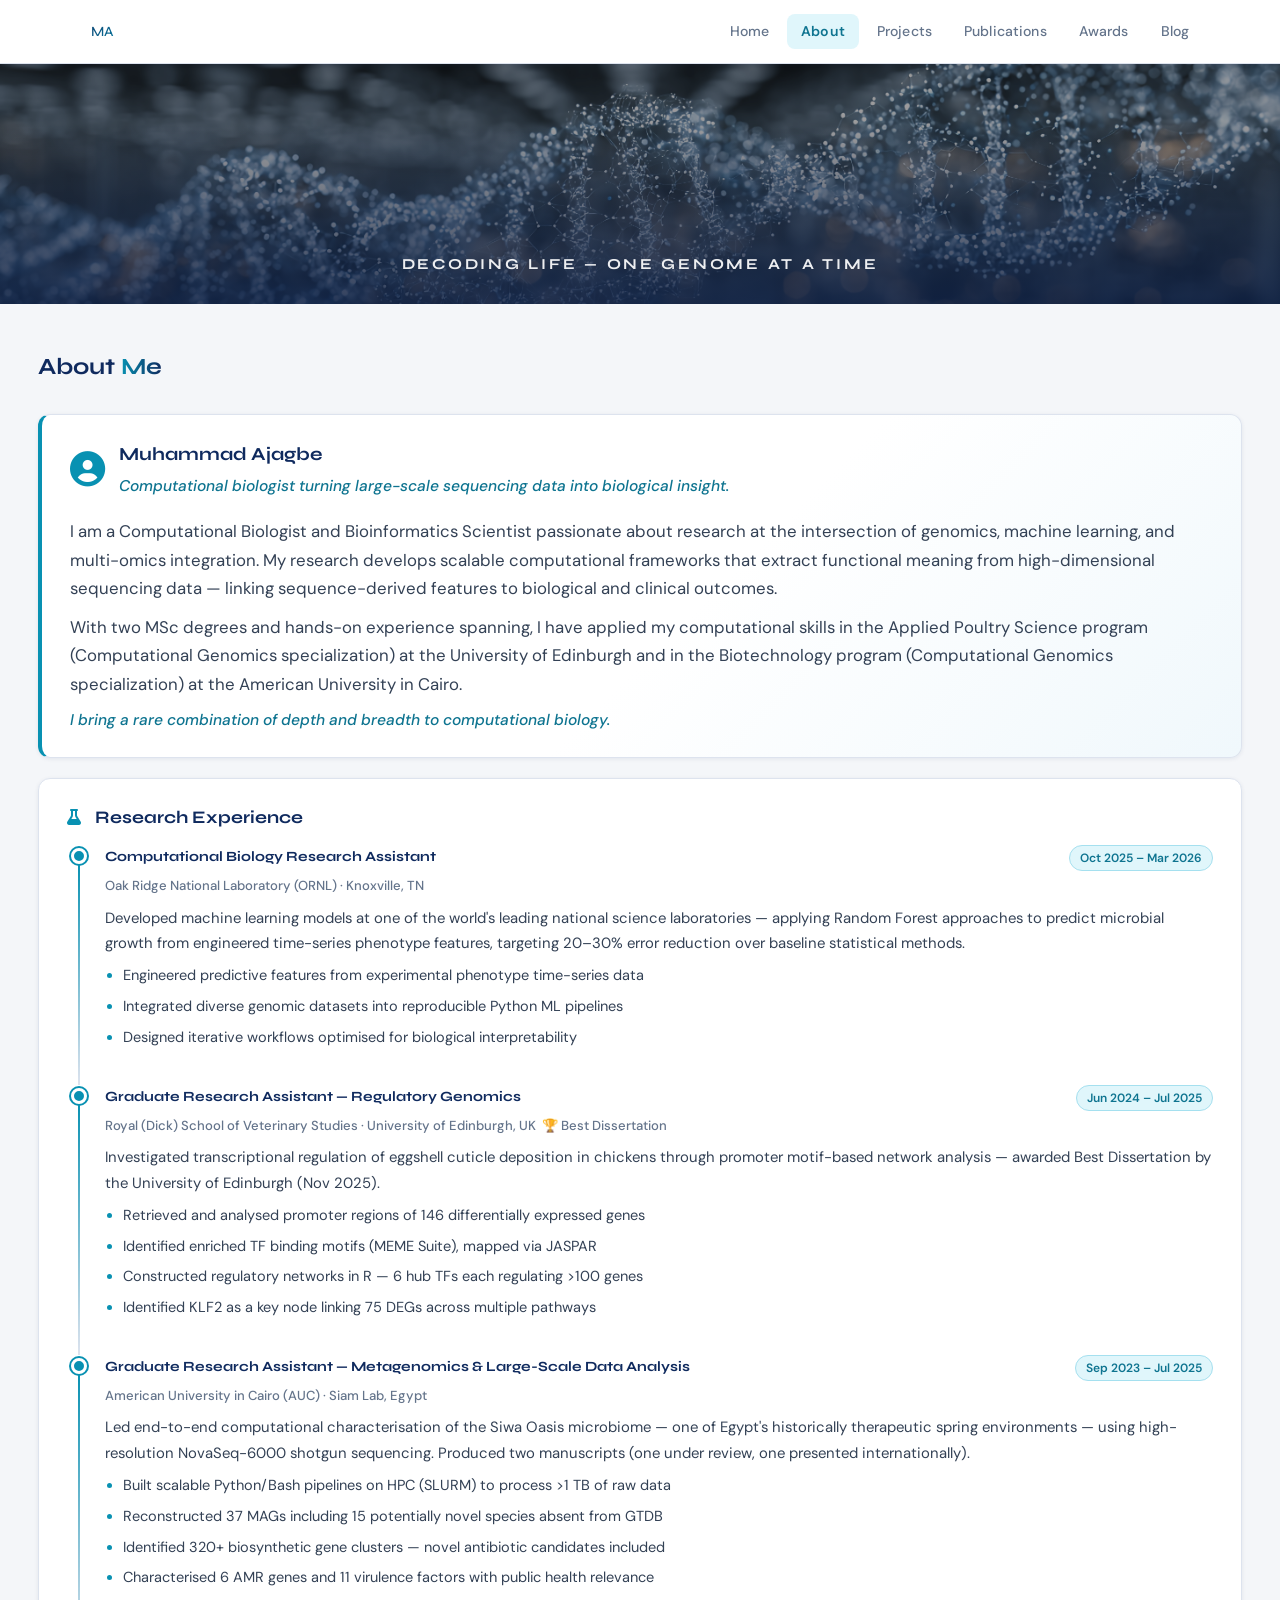
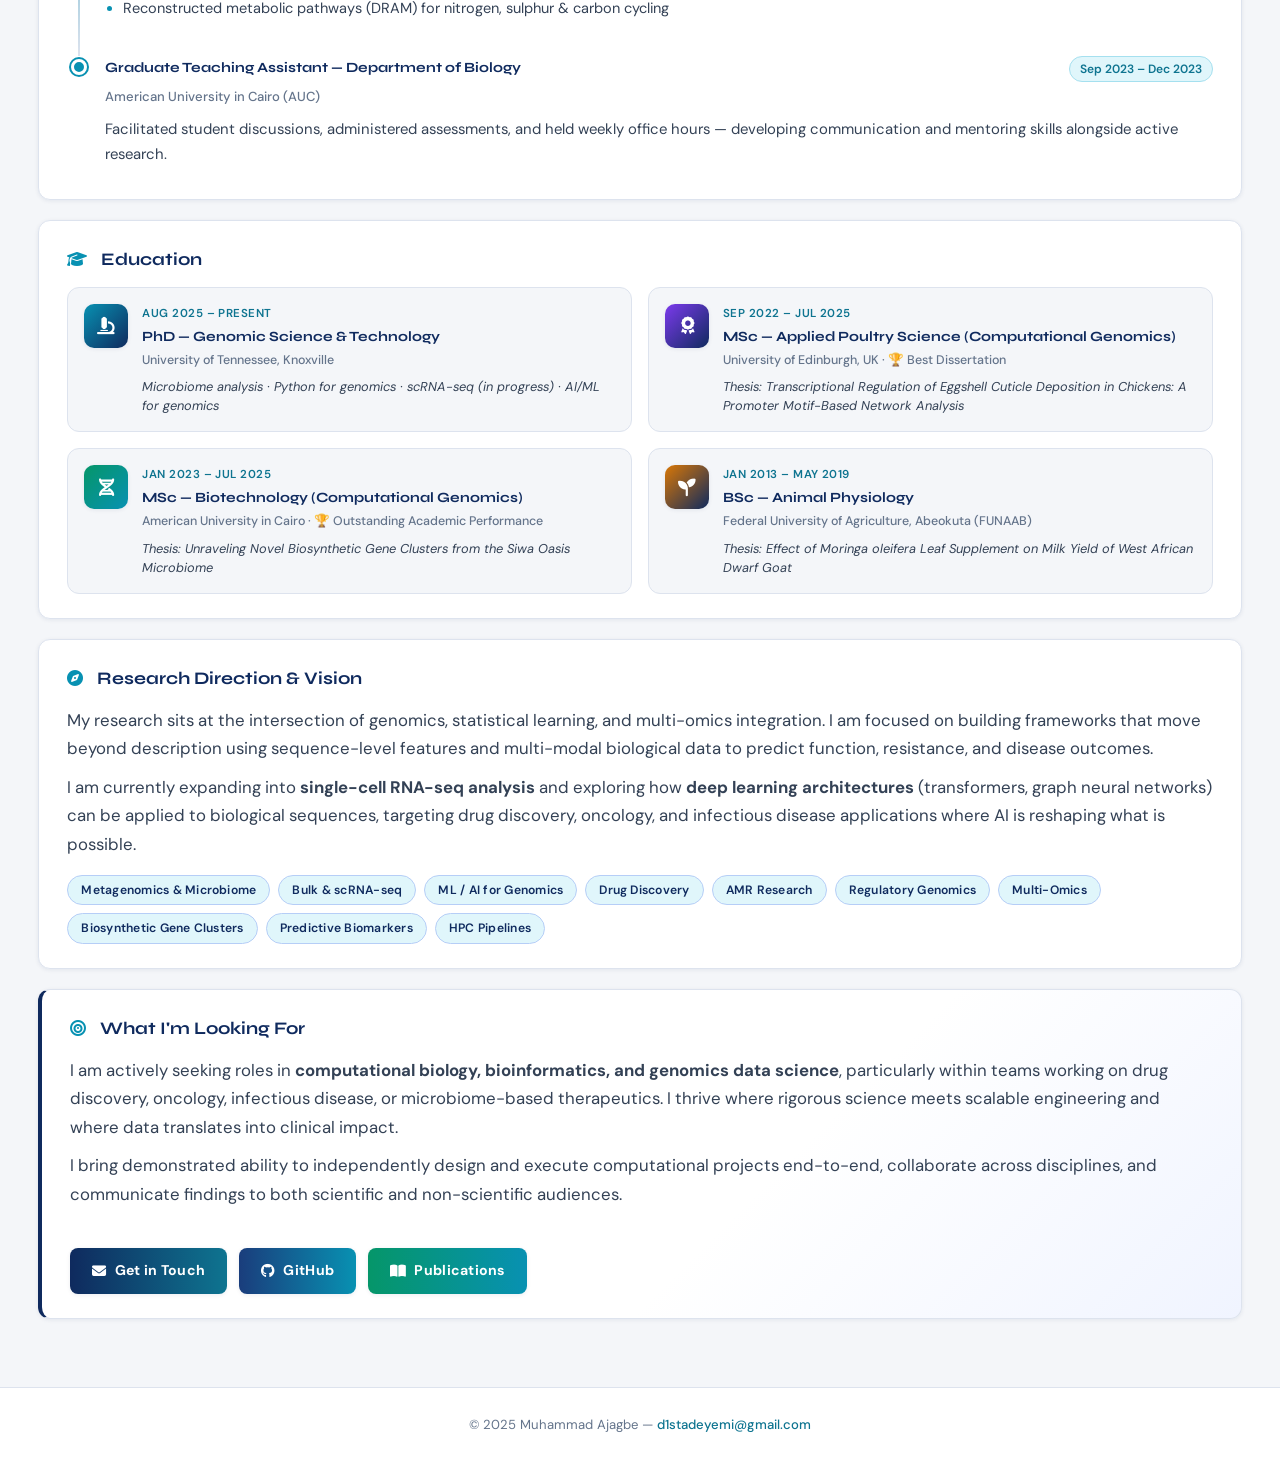
==== about.html @ 4be6e73f "Update about.html" ====
<!DOCTYPE html>
<html lang="en">
<head>
  <meta charset="UTF-8">
  <meta name="viewport" content="width=device-width, initial-scale=1.0">
  <title>About | Muhammad Ajagbe</title>
  <link rel="stylesheet" href="style.css">
  <link rel="stylesheet" href="https://cdnjs.cloudflare.com/ajax/libs/font-awesome/6.5.0/css/all.min.css">
</head>
<body>

<nav class="navbar">
  <a class="nav-logo" href="index.html">MA</a>
  <div class="nav-right">
    <a href="index.html">Home</a>
    <a href="about.html" class="active">About</a>
    <a href="project.html">Projects</a>
    <a href="publications.html">Publications</a>
    <a href="awards.html">Awards</a>
    <a href="blog.html">Blog</a>
  </div>
</nav>

<!-- HERO BANNER -->
<div class="hero-banner">
  <img src="images/vilkasss-dna-9940234.jpg" alt="DNA illustration" class="hero-img">
  <div class="hero-overlay">
    <p class="hero-tagline">Decoding Life — One Genome at a Time</p>
  </div>
</div>
  
<div class="page-wrapper">
  <h1 class="page-title">About <span>Me</span></h1>

  <!-- ① HERO CARD -->
  <div class="card about-hero-card">
    <div class="about-hero-inner">
      <div class="about-hero-text">
        <div class="about-headline">
          <div class="about-headline-icon"><i class="fas fa-user-circle"></i></div>
          <div>
            <h2>Muhammad Ajagbe</h2>
            <p class="about-tagline">
              Computational biologist turning large-scale sequencing data into biological insight.
            </p>
          </div>
        </div>
        <p>
          I am a Computational Biologist and Bioinformatics Scientist passionate about research at 
          the intersection of genomics, machine learning, and multi-omics integration. 
          My research develops scalable computational frameworks
          that extract functional meaning from high-dimensional sequencing data — linking
          sequence-derived features to biological and clinical outcomes.
        </p>
        <p>
          With two MSc degrees and hands-on experience spanning, I have applied my computational 
          skills in the Applied Poultry Science program (Computational Genomics specialization) 
          at the University of Edinburgh and in the Biotechnology program (Computational Genomics 
          specialization) at the American University in Cairo.  
        </p>
        <p class="about-tagline">
          I bring a rare combination of depth and breadth to computational biology.
        </p>
      </div>
      <div class="about-hero-img-wrap">
        <img
          src="https://images.unsplash.com/photo-1607799279861-4dd421887fb3?w=420&q=80"
          alt="Computational biology illustration"
          class="about-hero-img"
          onerror="this.parentElement.style.display='none'">
      </div>
    </div>
  </div>
  
  <!-- ③ RESEARCH EXPERIENCE -->
  <div class="card">
    <h2><i class="fas fa-flask about-icon"></i> Research Experience</h2>
    <div class="timeline">

      <!-- ORNL -->
      <div class="timeline-item">
        <div class="timeline-dot"></div>
        <div class="timeline-content">
          <div class="timeline-header">
            <span class="timeline-title">Computational Biology Research Assistant</span>
            <span class="timeline-date">Oct 2025 – Mar 2026</span>
          </div>
          <span class="timeline-place">Oak Ridge National Laboratory (ORNL) · Knoxville, TN</span>
          <div class="timeline-with-img">
            <div class="timeline-text">
              <p>
                Developed machine learning models at one of the world's leading national science
                laboratories — applying Random Forest approaches to predict microbial growth from
                engineered time-series phenotype features, targeting 20–30% error reduction over
                baseline statistical methods.
              </p>
              <ul class="about-achievements">
                <li>Engineered predictive features from experimental phenotype time-series data</li>
                <li>Integrated diverse genomic datasets into reproducible Python ML pipelines</li>
                <li>Designed iterative workflows optimised for biological interpretability</li>
              </ul>
            </div>
            <div class="timeline-img-wrap">
              <img src="https://images.unsplash.com/photo-1518770660439-4636190af475?w=260&q=80"
                   alt="Machine learning genomics"
                   onerror="this.parentElement.style.display='none'">
              <span class="img-caption">Machine Learning · ORNL</span>
            </div>
          </div>
        </div>
      </div>

      <!-- Edinburgh -->
      <div class="timeline-item">
        <div class="timeline-dot"></div>
        <div class="timeline-content">
          <div class="timeline-header">
            <span class="timeline-title">Graduate Research Assistant — Regulatory Genomics</span>
            <span class="timeline-date">Jun 2024 – Jul 2025</span>
          </div>
          <span class="timeline-place">Royal (Dick) School of Veterinary Studies · University of Edinburgh, UK &nbsp;🏆 Best Dissertation</span>
          <div class="timeline-with-img">
            <div class="timeline-text">
              <p>
                Investigated transcriptional regulation of eggshell cuticle deposition in chickens
                through promoter motif-based network analysis — awarded Best Dissertation by the
                University of Edinburgh (Nov 2025).
              </p>
              <ul class="about-achievements">
                <li>Retrieved and analysed promoter regions of 146 differentially expressed genes</li>
                <li>Identified enriched TF binding motifs (MEME Suite), mapped via JASPAR</li>
                <li>Constructed regulatory networks in R — 6 hub TFs each regulating &gt;100 genes</li>
                <li>Identified KLF2 as a key node linking 75 DEGs across multiple pathways</li>
              </ul>
            </div>
            <div class="timeline-img-wrap">
              <img src="https://images.unsplash.com/photo-1576086213369-97a306d36557?w=260&q=80"
                   alt="Regulatory genomics network"
                   onerror="this.parentElement.style.display='none'">
              <span class="img-caption">Regulatory Genomics · Edinburgh</span>
            </div>
          </div>
        </div>
      </div>

      <!-- AUC Metagenomics -->
      <div class="timeline-item">
        <div class="timeline-dot"></div>
        <div class="timeline-content">
          <div class="timeline-header">
            <span class="timeline-title">Graduate Research Assistant — Metagenomics &amp; Large-Scale Data Analysis</span>
            <span class="timeline-date">Sep 2023 – Jul 2025</span>
          </div>
          <span class="timeline-place">American University in Cairo (AUC) · Siam Lab, Egypt</span>
          <div class="timeline-with-img">
            <div class="timeline-text">
              <p>
                Led end-to-end computational characterisation of the Siwa Oasis microbiome —
                one of Egypt's historically therapeutic spring environments — using high-resolution
                NovaSeq-6000 shotgun sequencing. Produced two manuscripts (one under review,
                one presented internationally).
              </p>
              <ul class="about-achievements">
                <li>Built scalable Python/Bash pipelines on HPC (SLURM) to process &gt;1 TB of raw data</li>
                <li>Reconstructed 37 MAGs including 15 potentially novel species absent from GTDB</li>
                <li>Identified 320+ biosynthetic gene clusters — novel antibiotic candidates included</li>
                <li>Characterised 6 AMR genes and 11 virulence factors with public health relevance</li>
                <li>Reconstructed metabolic pathways (DRAM) for nitrogen, sulphur &amp; carbon cycling</li>
              </ul>
            </div>
            <div class="timeline-img-wrap">
              <img src="https://images.unsplash.com/photo-1532187863486-abf9dbad1b69?w=260&q=80"
                   alt="Metagenomics lab sequencing"
                   onerror="this.parentElement.style.display='none'">
              <span class="img-caption">Metagenomics · Siwa Oasis</span>
            </div>
          </div>
        </div>
      </div>

      <!-- Teaching -->
      <div class="timeline-item">
        <div class="timeline-dot"></div>
        <div class="timeline-content">
          <div class="timeline-header">
            <span class="timeline-title">Graduate Teaching Assistant — Department of Biology</span>
            <span class="timeline-date">Sep 2023 – Dec 2023</span>
          </div>
          <span class="timeline-place">American University in Cairo (AUC)</span>
          <p>
            Facilitated student discussions, administered assessments, and held weekly office hours —
            developing communication and mentoring skills alongside active research.
          </p>
        </div>
      </div>

    </div>
  </div>

  <!-- ④ EDUCATION -->
  <div class="card">
    <h2><i class="fas fa-graduation-cap about-icon"></i> Education</h2>
    <div class="edu-grid">

      <div class="edu-card">
        <div class="edu-icon" style="background: linear-gradient(135deg,#0891b2,#0f2a5e);">
          <i class="fas fa-microscope"></i>
        </div>
        <div class="edu-body">
          <span class="edu-date">Aug 2025 – Present</span>
          <h3>PhD — Genomic Science &amp; Technology</h3>
          <span class="edu-place">University of Tennessee, Knoxville</span>
          <p>Microbiome analysis · Python for genomics · scRNA-seq (in progress) · AI/ML for genomics</p>
        </div>
      </div>

      <div class="edu-card">
        <div class="edu-icon" style="background: linear-gradient(135deg,#7c3aed,#0f2a5e);">
          <i class="fas fa-award"></i>
        </div>
        <div class="edu-body">
          <span class="edu-date">Sep 2022 – Jul 2025</span>
          <h3>MSc — Applied Poultry Science (Computational Genomics)</h3>
          <span class="edu-place">University of Edinburgh, UK · 🏆 Best Dissertation</span>
          <p><em>Thesis: Transcriptional Regulation of Eggshell Cuticle Deposition in Chickens: A Promoter Motif-Based Network Analysis</em></p>
        </div>
      </div>

      <div class="edu-card">
        <div class="edu-icon" style="background: linear-gradient(135deg,#059669,#0891b2);">
          <i class="fas fa-dna"></i>
        </div>
        <div class="edu-body">
          <span class="edu-date">Jan 2023 – Jul 2025</span>
          <h3>MSc — Biotechnology (Computational Genomics)</h3>
          <span class="edu-place">American University in Cairo · 🏆 Outstanding Academic Performance</span>
          <p><em>Thesis: Unraveling Novel Biosynthetic Gene Clusters from the Siwa Oasis Microbiome</em></p>
        </div>
      </div>

      <div class="edu-card">
        <div class="edu-icon" style="background: linear-gradient(135deg,#d97706,#0f2a5e);">
          <i class="fas fa-seedling"></i>
        </div>
        <div class="edu-body">
          <span class="edu-date">Jan 2013 – May 2019</span>
          <h3>BSc — Animal Physiology</h3>
          <span class="edu-place">Federal University of Agriculture, Abeokuta (FUNAAB) </span>
          <p><em>Thesis: Effect of Moringa oleifera Leaf Supplement on Milk Yield of West African Dwarf Goat</em></p>
        </div>
      </div>

    </div>
  </div>

  <!-- ⑤ RESEARCH DIRECTION -->
  <div class="card">
    <h2><i class="fas fa-compass about-icon"></i> Research Direction &amp; Vision</h2>
    <div class="vision-layout">
      <div class="vision-text">
        <p>
          My research sits at the intersection of genomics, statistical learning,
          and multi-omics integration. I am focused on building frameworks that move beyond
          description using sequence-level features and multi-modal biological data to
          predict function, resistance, and disease outcomes.
        </p>
        <p>
          I am currently expanding into <strong>single-cell RNA-seq analysis</strong> and
          exploring how <strong>deep learning architectures</strong> (transformers, graph
          neural networks) can be applied to biological sequences, targeting drug discovery,
          oncology, and infectious disease applications where AI is reshaping what is possible.
        </p>
        <div class="about-interest-tags">
          <span>Metagenomics &amp; Microbiome</span>
          <span>Bulk &amp; scRNA-seq</span>
          <span>ML / AI for Genomics</span>
          <span>Drug Discovery</span>
          <span>AMR Research</span>
          <span>Regulatory Genomics</span>
          <span>Multi-Omics</span>
          <span>Biosynthetic Gene Clusters</span>
          <span>Predictive Biomarkers</span>
          <span>HPC Pipelines</span>
        </div>
      </div>
      <div class="vision-img-wrap">
        <img src="https://images.unsplash.com/photo-1559757175-0eb30cd8c063?w=300&q=80"
             alt="Genomics research vision"
             onerror="this.parentElement.style.display='none'">
      </div>
    </div>
  </div>

  <!-- ⑥ WHAT I'M LOOKING FOR -->
  <div class="card about-goals-card">
    <h2><i class="fas fa-bullseye about-icon"></i> What I'm Looking For</h2>
    <p>
      I am actively seeking roles in <strong>computational biology, bioinformatics, and genomics
      data science</strong>, particularly within teams working on drug discovery, oncology,
      infectious disease, or microbiome-based therapeutics. I thrive where rigorous science
      meets scalable engineering and where data translates into clinical impact.
    </p>
    <p>
      I bring demonstrated ability to independently design and execute computational projects
      end-to-end, collaborate across disciplines, and communicate findings to both scientific
      and non-scientific audiences.
    </p>
    <div style="margin-top:20px; display:flex; gap:12px; flex-wrap:wrap;">
      <a class="btn" href="mailto:majagbe@vols.utk.edu">
        <i class="fas fa-envelope"></i> Get in Touch
      </a>
      <a class="btn" href="https://github.com/d1stadeyemi" target="_blank" rel="noopener"
         style="background:linear-gradient(90deg,#1a3d7c,#0891b2);">
        <i class="fab fa-github"></i> GitHub
      </a>
      <a class="btn" href="publications.html"
         style="background:linear-gradient(90deg,#059669,#0891b2);">
        <i class="fas fa-book-open"></i> Publications
      </a>
    </div>
  </div>

</div>

<footer>
  &copy; 2025 Muhammad Ajagbe &mdash;
  <a href="mailto:d1stadeyemi@gmail.com">d1stadeyemi@gmail.com</a>
</footer>

</body>
</html>
---- style.css ----
/* ===== GOOGLE FONTS ===== */
@import url('https://fonts.googleapis.com/css2?family=Syne:wght@400;600;700;800&family=DM+Sans:ital,opsz,wght@0,9..40,300;0,9..40,400;0,9..40,500;1,9..40,300&display=swap');

/* ===== RESET ===== */
*, *::before, *::after {
  margin: 0;
  padding: 0;
  box-sizing: border-box;
}

/* ===== CSS VARIABLES ===== */
:root {
  --bg-page:       #f4f6f9;
  --bg-white:      #ffffff;
  --bg-card:       #ffffff;
  --bg-card-hover: #f0f5ff;
  --border:        #dde3ee;
  --border-accent: #b6cef7;

  --navy:          #0f2a5e;
  --navy-mid:      #1a3d7c;
  --teal:          #0891b2;
  --teal-light:    #e0f6fb;
  --teal-dark:     #0e7490;
  --green:         #059669;
  --green-light:   #d1fae5;

  --text-primary:  #0f2a5e;
  --text-body:     #334155;
  --text-muted:    #64748b;
  --text-light:    #94a3b8;

  --font-display:  'Syne', sans-serif;
  --font-body:     'DM Sans', sans-serif;
  --radius:        12px;
  --transition:    0.25s ease;
  --shadow-sm:     0 1px 4px rgba(15,42,94,0.08);
  --shadow-md:     0 4px 16px rgba(15,42,94,0.10);
  --shadow-lg:     0 8px 32px rgba(15,42,94,0.13);
}

/* ===== BASE ===== */
html { scroll-behavior: smooth; }

body {
  font-family: var(--font-body);
  background: var(--bg-page);
  color: var(--text-body);
  line-height: 1.7;
  min-height: 100vh;
  display: flex;
  flex-direction: column;
}

/* ===== NAVBAR ===== */
.navbar {
  display: flex;
  justify-content: space-between;
  align-items: center;
  padding: 0 6%;
  height: 64px;
  background: var(--bg-white);
  border-bottom: 1px solid var(--border);
  box-shadow: var(--shadow-sm);
  position: sticky;
  top: 0;
  z-index: 100;
}

.nav-logo {
  font-family: var(--font-display);
  font-weight: 800;
  font-size: 1.15rem;
  color: var(--navy);
  text-decoration: none;
  letter-spacing: -0.01em;
  background: linear-gradient(135deg, var(--navy), var(--teal));
  -webkit-background-clip: text;
  -webkit-text-fill-color: transparent;
  background-clip: text;
}

.nav-right {
  display: flex;
  gap: 4px;
  flex-wrap: wrap;
  justify-content: flex-end;
}

.navbar a, .nav-right a {
  text-decoration: none;
  color: var(--text-muted);
  font-weight: 500;
  font-size: 0.88rem;
  padding: 6px 14px;
  border-radius: 8px;
  transition: var(--transition);
  letter-spacing: 0.01em;
}

.navbar a:hover, .nav-right a:hover {
  color: var(--navy);
  background: var(--teal-light);
}

.navbar a.active, .nav-right a.active {
  color: var(--teal-dark);
  background: var(--teal-light);
  font-weight: 600;
}

/* ===== PAGE WRAPPER ===== */
.page-wrapper {
  flex: 1;
  padding: 48px 3%;
  max-width: 1280px;
  width: 100%;
  margin: 0 auto;
}

/* ===== HERO BANNER ===== */
.hero-banner {
  position: relative;
  width: 100%;
  height: 240px;
  overflow: hidden;
}

.hero-img {
  width: 100%;
  height: 100%;
  object-fit: cover;
  object-position: center 40%;
  filter: brightness(0.62) saturate(0.7);
  display: block;
}

.hero-overlay {
  position: absolute;
  inset: 0;
  display: flex;
  align-items: flex-end;
  justify-content: center;
  padding-bottom: 26px;
  background: linear-gradient(to bottom, transparent 25%, rgba(10,30,70,0.72) 100%);
}

.hero-tagline {
  font-family: var(--font-display);
  font-size: 0.95rem;
  font-weight: 700;
  letter-spacing: 0.18em;
  text-transform: uppercase;
  color: #ffffff;
  margin: 0;
  opacity: 0.92;
}

/* ===== HOME MAIN LAYOUT ===== */
.main-container {
  display: flex;
  gap: 90px;
  align-items: flex-start;
  padding: 48px 3%;
  max-width: 1280px;
  width: 100%;
  margin: 0 auto;
  flex: 1;
}

/* ===== LEFT PANEL ===== */
.left-panel {
  width: 310px;
  flex-shrink: 0;
  display: flex;
  flex-direction: column;
  align-items: center;
  gap: 12px;
  position: sticky;
  top: 84px;
}

.profile-img-wrap {
  position: relative;
  width: 230px;
  height: 230px;
}

.profile-img-wrap::before {
  display: none;
  content: '';
  position: absolute;
  inset: -4px;
  border-radius: 50%;
  background: linear-gradient(135deg, var(--teal), var(--navy));
  z-index: 0;
}

.profile-img {
  width: 100%;
  height: 100%;
  object-fit: cover;
  border-radius: 50%;
  position: relative;
  z-index: 1;
  border: none;
  filter: brightness(0.97) contrast(1.04);
  box-shadow: var(--shadow-lg);
}

.left-panel h2 {
  font-family: var(--font-display);
  font-size: 1.5rem;
  font-weight: 700;
  text-align: center;
  color: var(--navy);
  margin-top: 4px;
}

.role {
  color: var(--teal-dark);
  font-size: 0.82rem;
  font-weight: 600;
  text-align: center;
  letter-spacing: 0.07em;
  text-transform: uppercase;
}

.affiliation {
  color: var(--text-muted);
  font-size: 0.83rem;
  text-align: center;
  line-height: 1.6;
}

.divider {
  width: 40px;
  height: 2px;
  background: linear-gradient(90deg, var(--teal), var(--navy));
  border-radius: 2px;
  margin: 4px 0;
}

.social-icons {
  display: flex;
  gap: 10px;
  margin-top: 4px;
}

.social-icons a {
  width: 38px;
  height: 38px;
  border-radius: 10px;
  background: var(--bg-white);
  border: 1px solid var(--border);
  box-shadow: var(--shadow-sm);
  display: flex;
  align-items: center;
  justify-content: center;
  color: var(--text-muted);
  font-size: 1rem;
  text-decoration: none;
  transition: var(--transition);
}

.social-icons a:hover {
  color: var(--teal-dark);
  border-color: var(--teal);
  background: var(--teal-light);
  transform: translateY(-2px);
  box-shadow: var(--shadow-md);
}

/* ===== RIGHT PANEL ===== */
.right-panel {
  flex: 1;
  min-width: 0;
}

.right-panel h1 {
  font-family: var(--font-display);
  font-size: 1.5rem;
  font-weight: 700;
  color: var(--navy);
  margin-bottom: 16px;
  letter-spacing: 0em;
  line-height: 1.3;
}

/* ===== PAGE TITLE ===== */
.page-title {
  font-family: var(--font-display);
  font-size: 1.45rem;
  font-weight: 700;
  color: var(--navy);
  margin-bottom: 32px;
  letter-spacing: 0em;
  line-height: 1.3;
}

.page-title span {
  background: linear-gradient(90deg, var(--teal), var(--navy));
  -webkit-background-clip: text;
  -webkit-text-fill-color: transparent;
  background-clip: text;
}

/* ===== CARDS ===== */
.card {
  background: var(--bg-card);
  border: 1px solid var(--border);
  border-radius: var(--radius);
  padding: 24px 28px;
  margin-bottom: 20px;
  transition: var(--transition);
  box-shadow: var(--shadow-sm);
}

.card:hover {
  transform: translateY(-3px);
  border-color: var(--border-accent);
  box-shadow: var(--shadow-md);
}

.card h2, .card h3 {
  font-family: var(--font-display);
  font-size: 1rem;
  font-weight: 600;
  margin-bottom: 12px;
  color: var(--navy);
}

.card h2 { font-size: 1.1rem; font-weight: 700; }

/* ===== PROJECT GRID ===== */
.project-grid {
  display: grid;
  grid-template-columns: repeat(auto-fill, minmax(300px, 1fr));
  gap: 20px;
}

.project-grid .card { margin-bottom: 0; }

.card-tag {
  display: inline-block;
  font-size: 0.7rem;
  font-weight: 700;
  letter-spacing: 0.06em;
  text-transform: uppercase;
  color: var(--teal-dark);
  background: var(--teal-light);
  border: 1px solid #a5e0ef;
  border-radius: 6px;
  padding: 3px 10px;
  margin-bottom: 10px;
}

/* ===== PUBLICATIONS ===== */
.pub-status {
  display: inline-block;
  font-size: 0.68rem;
  font-weight: 700;
  text-transform: uppercase;
  letter-spacing: 0.06em;
  padding: 3px 9px;
  border-radius: 5px;
}

.pub-status.published {
  background: var(--green-light);
  border: 1px solid #6ee7b7;
  color: var(--green);
}

.pub-status.review {
  background: #fef9c3;
  border: 1px solid #fde047;
  color: #92400e;
}

.pub-status.conference {
  background: var(--teal-light);
  border: 1px solid #a5e0ef;
  color: var(--teal-dark);
}

/* ===== SECTION LABEL ===== */
.section-label {
  font-family: var(--font-display);
  font-size: 0.75rem;
  font-weight: 700;
  text-transform: uppercase;
  letter-spacing: 0.12em;
  color: var(--text-muted);
  margin: 36px 0 14px;
  display: flex;
  align-items: center;
  gap: 8px;
}

.section-label:first-of-type { margin-top: 0; }

.section-label i {
  color: var(--teal);
  font-size: 0.85rem;
}

/* ===== PUBLICATION CARDS ===== */
.pub-card { padding: 26px 30px; }

.muted-card { opacity: 0.72; }
.muted-card:hover { opacity: 1; }

.pub-meta {
  display: flex;
  align-items: center;
  gap: 12px;
  margin-bottom: 12px;
  flex-wrap: wrap;
}

.pub-journal {
  font-size: 0.8rem;
  color: var(--text-muted);
  font-style: italic;
}

.pub-title {
  font-family: var(--font-display);
  font-size: 0.97rem;
  font-weight: 700;
  color: var(--navy);
  margin-bottom: 6px;
  line-height: 1.4;
}

.pub-authors {
  font-size: 0.85rem;
  color: var(--teal-dark);
  margin-bottom: 14px;
  font-weight: 500;
}

.pub-summary p {
  font-size: 0.92rem;
  color: var(--text-body);
  border-left: 3px solid var(--teal-light);
  padding-left: 14px;
  margin-bottom: 0;
}

.pub-keywords {
  display: flex;
  flex-wrap: wrap;
  gap: 7px;
  margin-top: 16px;
}

.pub-keywords span {
  font-size: 0.7rem;
  font-weight: 600;
  letter-spacing: 0.04em;
  text-transform: uppercase;
  color: var(--text-muted);
  background: var(--bg-page);
  border: 1px solid var(--border);
  border-radius: 6px;
  padding: 3px 10px;
}

.pub-actions { margin-top: 18px; }

.pub-btn {
  margin-top: 0;
  padding: 9px 18px;
  font-size: 0.85rem;
}

/* ===== BLOG ===== */
.coming-soon {
  text-align: center;
  padding: 80px 20px;
  color: var(--text-muted);
}

.coming-soon i {
  font-size: 3rem;
  color: var(--teal);
  opacity: 0.4;
  margin-bottom: 20px;
  display: block;
}

.coming-soon h2 {
  font-family: var(--font-display);
  font-size: 1.5rem;
  margin-bottom: 10px;
  color: var(--navy);
}

/* ===== TEXT ===== */
p {
  margin-bottom: 10px;
  color: var(--text-body);
  font-size: 1.05rem;
}

ul {
  padding-left: 18px;
  color: var(--text-body);
}

li {
  margin-bottom: 8px;
  font-size: 1.02rem;
}

li::marker { color: var(--teal); }

/* ===== BUTTON ===== */
.btn {
  display: inline-flex;
  align-items: center;
  gap: 8px;
  margin-top: 20px;
  padding: 11px 22px;
  border-radius: 8px;
  background: linear-gradient(90deg, var(--navy), var(--teal-dark));
  color: #ffffff;
  text-decoration: none;
  font-weight: 700;
  font-size: 0.88rem;
  transition: var(--transition);
  box-shadow: var(--shadow-sm);
  letter-spacing: 0.02em;
}

.btn:hover {
  transform: translateY(-2px);
  box-shadow: var(--shadow-md);
  opacity: 0.92;
}

/* ===== FOOTER ===== */
footer {
  text-align: center;
  padding: 26px 20px;
  color: var(--text-muted);
  font-size: 0.82rem;
  border-top: 1px solid var(--border);
  background: var(--bg-white);
  margin-top: auto;
}

footer a {
  color: var(--teal-dark);
  text-decoration: none;
  font-weight: 500;
}

/* ===== SCROLLBAR ===== */
::-webkit-scrollbar { width: 6px; }
::-webkit-scrollbar-track { background: var(--bg-page); }
::-webkit-scrollbar-thumb { background: #b6cef7; border-radius: 10px; }
::-webkit-scrollbar-thumb:hover { background: var(--teal); }

/* ===== ANIMATIONS ===== */
@keyframes fadeUp {
  from { opacity: 0; transform: translateY(18px); }
  to   { opacity: 1; transform: translateY(0); }
}

.card { animation: fadeUp 0.45s ease both; }
.card:nth-child(1) { animation-delay: 0.05s; }
.card:nth-child(2) { animation-delay: 0.11s; }
.card:nth-child(3) { animation-delay: 0.17s; }
.card:nth-child(4) { animation-delay: 0.23s; }
.card:nth-child(5) { animation-delay: 0.29s; }
.card:nth-child(6) { animation-delay: 0.35s; }

/* ===== HOME PAGE SECTIONS ===== */
.home-intro {
  font-size: 1.05rem;
  color: var(--text-body);
  line-height: 1.8;
  margin-bottom: 0;
}

.home-section {
  margin-top: 36px;
  padding-top: 28px;
  border-top: 1px solid var(--border);
}

.home-section-title {
  font-family: var(--font-display);
  font-size: 0.88rem;
  font-weight: 700;
  color: var(--navy);
  margin-bottom: 16px;
  display: flex;
  align-items: center;
  gap: 10px;
}

.home-section-title i {
  color: var(--teal);
  font-size: 0.9rem;
}

.home-list {
  padding-left: 20px;
  color: var(--text-body);
}

.home-list li {
  font-size: 1.02rem;
  margin-bottom: 9px;
  line-height: 1.6;
}

.home-list li::marker { color: var(--teal); }

/* ===== SKILLS BLOCK ===== */
.skills-block {
  display: flex;
  flex-direction: column;
  gap: 14px;
}

.skill-item {
  padding: 16px 18px;
  background: var(--bg-page);
  border: 1px solid var(--border);
  border-radius: 10px;
  transition: var(--transition);
}

.skill-item:hover {
  background: var(--teal-light);
  border-color: var(--border-accent);
}

.skill-label {
  display: block;
  font-family: var(--font-display);
  font-size: 0.78rem;
  font-weight: 700;
  text-transform: uppercase;
  letter-spacing: 0.07em;
  color: var(--teal-dark);
  margin-bottom: 8px;
}

.skill-item p {
  font-size: 0.92rem;
  color: var(--text-body);
  line-height: 1.7;
  margin-bottom: 0;
}

/* ===== PROGRAMMING LOGOS ===== */
.prog-logos {
  display: flex;
  flex-wrap: wrap;
  gap: 8px;
  margin-top: 4px;
}

.prog-logo-item {
  display: inline-flex;
  flex-direction: row;
  align-items: center;
  gap: 6px;
  padding: 5px 10px 5px 7px;
  background: var(--bg-white);
  border: 1px solid var(--border);
  border-radius: 6px;
  box-shadow: var(--shadow-sm);
  transition: var(--transition);
  cursor: default;
}

.prog-logo-item:hover {
  background: var(--teal-light);
  border-color: var(--teal);
  transform: translateY(-1px);
  box-shadow: var(--shadow-md);
}

.prog-logo-item img {
  width: 18px;
  height: 18px;
  object-fit: contain;
  flex-shrink: 0;
}

.prog-logo-item span {
  font-size: 0.75rem;
  color: var(--navy);
  font-weight: 600;
  letter-spacing: 0.03em;
  text-transform: uppercase;
  white-space: nowrap;
}

/* ===== CORE INTERESTS GRID ===== */
.interests-grid {
  display: grid;
  grid-template-columns: repeat(3, 1fr);
  gap: 14px;
  margin-top: 6px;
}

.interest-card {
  display: flex;
  flex-direction: column;
  align-items: center;
  gap: 10px;
  padding: 20px 12px 16px;
  background: var(--bg-white);
  border: 1px solid var(--border);
  border-radius: 14px;
  box-shadow: var(--shadow-sm);
  transition: var(--transition);
  text-align: center;
  cursor: default;
}

.interest-card:hover {
  border-color: var(--border-accent);
  background: #f0f7ff;
  transform: translateY(-4px);
  box-shadow: var(--shadow-md);
}

.interest-circle {
  width: 66px;
  height: 66px;
  border-radius: 50%;
  background: linear-gradient(135deg, var(--c1), var(--c2));
  display: flex;
  align-items: center;
  justify-content: center;
  padding: 14px;
  box-shadow: 0 4px 14px rgba(0,0,0,0.12);
  flex-shrink: 0;
}

.interest-circle svg { width: 100%; height: 100%; }

.interest-label {
  font-family: var(--font-display);
  font-size: 0.8rem;
  font-weight: 700;
  color: var(--navy);
  line-height: 1.3;
}

.interest-sub {
  font-size: 0.7rem;
  color: var(--text-muted);
  line-height: 1.3;
}

/* ===== RIGHT PANEL BARE CONTENT ===== */
.right-panel > p {
  font-size: 1.05rem;
  color: var(--text-body);
  margin-bottom: 20px;
  line-height: 1.75;
}

.right-panel > ul { padding-left: 20px; margin-bottom: 8px; }
.right-panel > ul li { font-size: 1.05rem; color: var(--text-body); margin-bottom: 10px; }

/* ===== RESPONSIVE ===== */
@media (max-width: 860px) {
  .main-container {
    flex-direction: column;
    align-items: center;
    padding: 40px 5%;
    gap: 40px;
  }

  .left-panel { width: 100%; position: static; }
  .right-panel h1, .page-title { font-size: 1.25rem; }
  .project-grid { grid-template-columns: 1fr; }

  .navbar {
    flex-direction: column;
    height: auto;
    padding: 14px 5%;
    gap: 10px;
  }

  .nav-right { justify-content: center; }
  .hero-banner { height: 160px; }
  .hero-tagline { font-size: 0.75rem; }
  .interests-grid { grid-template-columns: repeat(2, 1fr); }
}

/* ===== ABOUT PAGE ===== */
.about-icon {
  color: var(--teal);
  margin-right: 10px;
  font-size: 1rem;
}

.about-hero-card {
  border-left: 4px solid var(--teal);
  background: linear-gradient(135deg, #ffffff 60%, #f0f8fc);
}

.about-headline {
  display: flex;
  align-items: flex-start;
  gap: 16px;
  margin-bottom: 18px;
}

.about-headline-icon {
  font-size: 2.4rem;
  color: var(--teal);
  flex-shrink: 0;
  margin-top: 2px;
}

.about-headline h2 {
  font-family: var(--font-display);
  font-size: 1.4rem;
  font-weight: 800;
  color: var(--navy);
  margin-bottom: 4px;
}

.about-tagline {
  font-size: 1rem;
  color: var(--teal-dark);
  font-style: italic;
  line-height: 1.5;
  margin-bottom: 0;
  font-weight: 500;
}

/* ===== TIMELINE ===== */
.timeline {
  display: flex;
  flex-direction: column;
  gap: 0;
  margin-top: 8px;
  padding-left: 4px;
}

.timeline-item {
  display: flex;
  gap: 18px;
  position: relative;
  padding-bottom: 28px;
}

.timeline-item:last-child {
  padding-bottom: 0;
}

.timeline-item:not(:last-child)::before {
  content: '';
  position: absolute;
  left: 7px;
  top: 16px;
  bottom: 0;
  width: 2px;
  background: linear-gradient(to bottom, var(--teal), var(--border));
}

.timeline-dot {
  width: 16px;
  height: 16px;
  border-radius: 50%;
  background: var(--teal);
  border: 3px solid var(--bg-white);
  box-shadow: 0 0 0 2px var(--teal);
  flex-shrink: 0;
  margin-top: 3px;
  z-index: 1;
}

.timeline-content {
  flex: 1;
  padding-top: 0;
}

.timeline-header {
  display: flex;
  justify-content: space-between;
  align-items: flex-start;
  flex-wrap: wrap;
  gap: 6px;
  margin-bottom: 4px;
}

.timeline-title {
  font-family: var(--font-display);
  font-size: 0.88rem;
  font-weight: 700;
  color: var(--navy);
}

.timeline-date {
  font-size: 0.78rem;
  font-weight: 600;
  color: var(--teal-dark);
  background: var(--teal-light);
  border: 1px solid #a5e0ef;
  border-radius: 20px;
  padding: 2px 10px;
  white-space: nowrap;
}

.timeline-place {
  display: block;
  font-size: 0.82rem;
  color: var(--text-muted);
  font-weight: 500;
  margin-bottom: 8px;
}

.timeline-content p {
  font-size: 0.93rem;
  color: var(--text-body);
  margin-bottom: 8px;
}

.about-achievements {
  padding-left: 18px;
  margin-top: 8px;
}

.about-achievements li {
  font-size: 0.92rem;
  color: var(--text-body);
  margin-bottom: 6px;
}

.about-achievements li::marker {
  color: var(--teal);
}

/* ===== INTEREST TAGS ===== */
.about-interest-tags {
  display: flex;
  flex-wrap: wrap;
  gap: 8px;
  margin-top: 18px;
}

.about-interest-tags span {
  font-size: 0.78rem;
  font-weight: 600;
  color: var(--navy);
  background: var(--teal-light);
  border: 1px solid var(--border-accent);
  border-radius: 20px;
  padding: 4px 14px;
  letter-spacing: 0.02em;
}

/* ===== GOALS CARD ===== */
.about-goals-card {
  border-left: 4px solid var(--navy);
  background: linear-gradient(135deg, #ffffff 60%, #f0f4ff);
}

/* ===== ABOUT PAGE ===== */
.about-icon {
  color: var(--teal);
  margin-right: 10px;
  font-size: 1rem;
}

.about-hero-card {
  border-left: 4px solid var(--teal);
  background: linear-gradient(135deg, #ffffff 60%, #f0f8fc);
}

.about-headline {
  display: flex;
  align-items: flex-start;
  gap: 16px;
  margin-bottom: 18px;
}

.about-headline-icon {
  font-size: 2.4rem;
  color: var(--teal);
  flex-shrink: 0;
  margin-top: 2px;
}

.about-headline h2 {
  font-family: var(--font-display);
  font-size: 1.4rem;
  font-weight: 800;
  color: var(--navy);
  margin-bottom: 4px;
}

.about-tagline {
  font-size: 1rem;
  color: var(--teal-dark);
  font-style: italic;
  line-height: 1.6;
  margin-bottom: 0;
  font-weight: 500;
}

/* ===== IMPACT METRICS ROW ===== */
.about-metrics-row {
  display: grid;
  grid-template-columns: repeat(3, 1fr);
  gap: 14px;
  margin-bottom: 20px;
}

.about-metric {
  background: var(--bg-white);
  border: 1px solid var(--border);
  border-radius: var(--radius);
  padding: 20px 16px;
  text-align: center;
  box-shadow: var(--shadow-sm);
  transition: var(--transition);
}

.about-metric:hover {
  border-color: var(--teal);
  background: var(--teal-light);
  transform: translateY(-3px);
  box-shadow: var(--shadow-md);
}

.metric-value {
  display: block;
  font-family: var(--font-display);
  font-size: 1.9rem;
  font-weight: 800;
  color: var(--navy);
  line-height: 1.1;
  margin-bottom: 6px;
  background: linear-gradient(135deg, var(--navy), var(--teal-dark));
  -webkit-background-clip: text;
  -webkit-text-fill-color: transparent;
  background-clip: text;
}

.metric-label {
  display: block;
  font-size: 0.75rem;
  color: var(--text-muted);
  line-height: 1.4;
  font-weight: 500;
}

/* ===== TIMELINE ===== */
.timeline {
  display: flex;
  flex-direction: column;
  margin-top: 8px;
  padding-left: 4px;
}

.timeline-item {
  display: flex;
  gap: 18px;
  position: relative;
  padding-bottom: 28px;
}

.timeline-item:last-child { padding-bottom: 0; }

.timeline-item:not(:last-child)::before {
  content: '';
  position: absolute;
  left: 7px;
  top: 16px;
  bottom: 0;
  width: 2px;
  background: linear-gradient(to bottom, var(--teal), var(--border));
}

.timeline-dot {
  width: 16px;
  height: 16px;
  border-radius: 50%;
  background: var(--teal);
  border: 3px solid var(--bg-white);
  box-shadow: 0 0 0 2px var(--teal);
  flex-shrink: 0;
  margin-top: 3px;
  z-index: 1;
}

.timeline-content { flex: 1; }

.timeline-header {
  display: flex;
  justify-content: space-between;
  align-items: flex-start;
  flex-wrap: wrap;
  gap: 6px;
  margin-bottom: 4px;
}

.timeline-title {
  font-family: var(--font-display);
  font-size: 0.88rem;
  font-weight: 700;
  color: var(--navy);
}

.timeline-date {
  font-size: 0.75rem;
  font-weight: 600;
  color: var(--teal-dark);
  background: var(--teal-light);
  border: 1px solid #a5e0ef;
  border-radius: 20px;
  padding: 2px 10px;
  white-space: nowrap;
}

.timeline-place {
  display: block;
  font-size: 0.82rem;
  color: var(--text-muted);
  font-weight: 500;
  margin-bottom: 8px;
}

.timeline-content p {
  font-size: 0.93rem;
  color: var(--text-body);
  margin-bottom: 8px;
}

.about-achievements {
  padding-left: 18px;
  margin-top: 8px;
}

.about-achievements li {
  font-size: 0.92rem;
  color: var(--text-body);
  margin-bottom: 6px;
}

.about-achievements li::marker { color: var(--teal); }

/* ===== INTEREST TAGS ===== */
.about-interest-tags {
  display: flex;
  flex-wrap: wrap;
  gap: 8px;
  margin-top: 18px;
}

.about-interest-tags span {
  font-size: 0.78rem;
  font-weight: 600;
  color: var(--navy);
  background: var(--teal-light);
  border: 1px solid var(--border-accent);
  border-radius: 20px;
  padding: 4px 14px;
  letter-spacing: 0.02em;
}

/* ===== GOALS CARD ===== */
.about-goals-card {
  border-left: 4px solid var(--navy);
  background: linear-gradient(135deg, #ffffff 60%, #f0f4ff);
}

/* ===== METRICS RESPONSIVE ===== */
@media (max-width: 860px) {
  .about-metrics-row {
    grid-template-columns: repeat(2, 1fr);
  }
  .about-headline {
    flex-direction: column;
    gap: 10px;
  }
}

/* ===== ABOUT PAGE ===== */
.about-icon { color: var(--teal); margin-right: 10px; font-size: 1rem; }

.about-hero-card {
  border-left: 4px solid var(--teal);
  background: linear-gradient(135deg, #ffffff 55%, #f0f8fc);
  overflow: hidden;
}

.about-hero-inner {
  display: flex;
  gap: 28px;
  align-items: flex-start;
}

.about-hero-text { flex: 1; }

.about-hero-img-wrap {
  width: 200px;
  flex-shrink: 0;
  border-radius: 12px;
  overflow: hidden;
  box-shadow: var(--shadow-md);
  align-self: stretch;
}

.about-hero-img {
  width: 100%;
  height: 100%;
  object-fit: cover;
  display: block;
  min-height: 180px;
}

.about-headline {
  display: flex;
  align-items: flex-start;
  gap: 14px;
  margin-bottom: 16px;
}

.about-headline-icon { font-size: 2.2rem; color: var(--teal); flex-shrink: 0; }

.about-headline h2 {
  font-family: var(--font-display);
  font-size: 1.15rem;
  font-weight: 700;
  color: var(--navy);
  margin-bottom: 4px;
}

.about-tagline {
  font-size: 0.97rem;
  color: var(--teal-dark);
  font-style: italic;
  line-height: 1.6;
  margin-bottom: 0;
  font-weight: 500;
}

/* ===== METRICS CARD ===== */
.about-metrics-card { background: linear-gradient(135deg, #f0f8fc, #ffffff); }

.about-metrics-row {
  display: grid;
  grid-template-columns: repeat(3, 1fr);
  gap: 14px;
  margin-top: 16px;
}

.about-metric {
  background: var(--bg-white);
  border: 1px solid var(--border);
  border-radius: var(--radius);
  padding: 18px 14px;
  text-align: center;
  box-shadow: var(--shadow-sm);
  transition: var(--transition);
  display: flex;
  flex-direction: column;
  align-items: center;
  gap: 6px;
}

.about-metric:hover {
  border-color: var(--teal);
  background: var(--teal-light);
  transform: translateY(-3px);
  box-shadow: var(--shadow-md);
}

.metric-icon {
  font-size: 1.3rem;
  color: var(--teal);
  margin-bottom: 2px;
}

.metric-value {
  display: block;
  font-family: var(--font-display);
  font-size: 1.8rem;
  font-weight: 800;
  line-height: 1.1;
  background: linear-gradient(135deg, var(--navy), var(--teal-dark));
  -webkit-background-clip: text;
  -webkit-text-fill-color: transparent;
  background-clip: text;
}

.metric-label {
  display: block;
  font-size: 0.73rem;
  color: var(--text-muted);
  line-height: 1.4;
  font-weight: 500;
}

/* ===== TIMELINE ===== */
.timeline { display: flex; flex-direction: column; margin-top: 8px; padding-left: 4px; }

.timeline-item {
  display: flex;
  gap: 18px;
  position: relative;
  padding-bottom: 28px;
}

.timeline-item:last-child { padding-bottom: 0; }

.timeline-item:not(:last-child)::before {
  content: '';
  position: absolute;
  left: 7px; top: 16px; bottom: 0;
  width: 2px;
  background: linear-gradient(to bottom, var(--teal), var(--border));
}

.timeline-dot {
  width: 16px; height: 16px;
  border-radius: 50%;
  background: var(--teal);
  border: 3px solid var(--bg-white);
  box-shadow: 0 0 0 2px var(--teal);
  flex-shrink: 0;
  margin-top: 3px;
  z-index: 1;
}

.timeline-content { flex: 1; }

.timeline-header {
  display: flex;
  justify-content: space-between;
  align-items: flex-start;
  flex-wrap: wrap;
  gap: 6px;
  margin-bottom: 4px;
}

.timeline-title {
  font-family: var(--font-display);
  font-size: 0.88rem;
  font-weight: 700;
  color: var(--navy);
}

.timeline-date {
  font-size: 0.75rem;
  font-weight: 600;
  color: var(--teal-dark);
  background: var(--teal-light);
  border: 1px solid #a5e0ef;
  border-radius: 20px;
  padding: 2px 10px;
  white-space: nowrap;
}

.timeline-place {
  display: block;
  font-size: 0.82rem;
  color: var(--text-muted);
  font-weight: 500;
  margin-bottom: 8px;
}

.timeline-content p { font-size: 0.93rem; color: var(--text-body); margin-bottom: 8px; }

.timeline-with-img {
  display: flex;
  gap: 18px;
  align-items: flex-start;
}

.timeline-text { flex: 1; }

.timeline-img-wrap {
  width: 140px;
  flex-shrink: 0;
  border-radius: 10px;
  overflow: hidden;
  box-shadow: var(--shadow-sm);
  border: 1px solid var(--border);
  text-align: center;
}

.timeline-img-wrap img {
  width: 100%;
  height: 100px;
  object-fit: cover;
  display: block;
}

.img-caption {
  display: block;
  font-size: 0.65rem;
  color: var(--text-muted);
  padding: 4px 6px;
  background: var(--bg-page);
  font-weight: 500;
  letter-spacing: 0.03em;
}

.about-achievements { padding-left: 18px; margin-top: 8px; }
.about-achievements li { font-size: 0.91rem; color: var(--text-body); margin-bottom: 6px; }
.about-achievements li::marker { color: var(--teal); }

/* ===== EDUCATION GRID ===== */
.edu-grid {
  display: grid;
  grid-template-columns: repeat(2, 1fr);
  gap: 16px;
  margin-top: 12px;
}

.edu-card {
  display: flex;
  gap: 14px;
  align-items: flex-start;
  padding: 16px;
  background: var(--bg-page);
  border: 1px solid var(--border);
  border-radius: 12px;
  transition: var(--transition);
}

.edu-card:hover {
  background: #f0f7ff;
  border-color: var(--border-accent);
  transform: translateY(-2px);
  box-shadow: var(--shadow-sm);
}

.edu-icon {
  width: 44px; height: 44px;
  border-radius: 10px;
  display: flex; align-items: center; justify-content: center;
  flex-shrink: 0;
  color: white;
  font-size: 1.1rem;
  box-shadow: var(--shadow-sm);
}

.edu-body { flex: 1; }

.edu-date {
  display: block;
  font-size: 0.72rem;
  color: var(--teal-dark);
  font-weight: 600;
  letter-spacing: 0.04em;
  text-transform: uppercase;
  margin-bottom: 4px;
}

.edu-body h3 {
  font-family: var(--font-display);
  font-size: 0.88rem;
  font-weight: 700;
  color: var(--navy);
  margin-bottom: 4px;
  line-height: 1.3;
}

.edu-place {
  display: block;
  font-size: 0.78rem;
  color: var(--text-muted);
  margin-bottom: 6px;
  font-weight: 500;
}

.edu-body p {
  font-size: 0.8rem;
  color: var(--text-body);
  line-height: 1.5;
  margin-bottom: 0;
  font-style: italic;
}

/* ===== VISION LAYOUT ===== */
.vision-layout {
  display: flex;
  gap: 24px;
  align-items: flex-start;
}

.vision-text { flex: 1; }

.vision-img-wrap {
  width: 180px;
  flex-shrink: 0;
  border-radius: 12px;
  overflow: hidden;
  box-shadow: var(--shadow-md);
  border: 1px solid var(--border);
}

.vision-img-wrap img {
  width: 100%;
  height: 200px;
  object-fit: cover;
  display: block;
}

/* ===== INTEREST TAGS ===== */
.about-interest-tags {
  display: flex;
  flex-wrap: wrap;
  gap: 8px;
  margin-top: 16px;
}

.about-interest-tags span {
  font-size: 0.76rem;
  font-weight: 600;
  color: var(--navy);
  background: var(--teal-light);
  border: 1px solid var(--border-accent);
  border-radius: 20px;
  padding: 4px 13px;
}

/* ===== GOALS CARD ===== */
.about-goals-card {
  border-left: 4px solid var(--navy);
  background: linear-gradient(135deg, #ffffff 60%, #f0f4ff);
}

/* ===== ABOUT RESPONSIVE ===== */
@media (max-width: 860px) {
  .about-hero-inner { flex-direction: column; }
  .about-hero-img-wrap { width: 100%; max-height: 200px; }
  .timeline-with-img { flex-direction: column; }
  .timeline-img-wrap { width: 100%; }
  .timeline-img-wrap img { height: 140px; }
  .about-metrics-row { grid-template-columns: repeat(2, 1fr); }
  .edu-grid { grid-template-columns: 1fr; }
  .vision-layout { flex-direction: column; }
  .vision-img-wrap { width: 100%; }
}

/* ===== PROJECTS PAGE ===== */
.projects-intro {
  color: var(--text-muted);
  font-size: 1rem;
  margin-bottom: 32px;
  margin-top: -16px;
}

/* ── MAIN PROJECTS GRID ── */
.proj-main-grid {
  display: grid;
  grid-template-columns: repeat(2, 1fr);
  gap: 20px;
  margin-bottom: 28px;
}

/* ── MAIN PROJECT CARD ── */
.proj-card {
  background: var(--bg-white);
  border: 1px solid var(--border);
  border-radius: 16px;
  overflow: hidden;
  box-shadow: var(--shadow-sm);
  margin-bottom: 0;
  transition: var(--transition);
  display: flex;
  flex-direction: column;
}

.proj-card:hover {
  box-shadow: var(--shadow-lg);
  border-color: var(--border-accent);
  transform: translateY(-3px);
}

.proj-card.featured {
  border-color: var(--teal);
  border-width: 2px;
}

.proj-img-wrap {
  position: relative;
  width: 100%;
  height: 160px;
  overflow: hidden;
}

.proj-img-short { height: 160px; } /* same as default */

.proj-img-wrap img {
  width: 100%;
  height: 100%;
  object-fit: cover;
  object-position: center;
  filter: brightness(0.75) saturate(0.85);
  transition: var(--transition);
}

.proj-card:hover .proj-img-wrap img {
  filter: brightness(0.65) saturate(0.9);
  transform: scale(1.03);
}

.proj-featured-badge {
  position: absolute;
  top: 14px;
  right: 14px;
  background: linear-gradient(90deg, var(--navy), var(--teal-dark));
  color: white;
  font-size: 0.7rem;
  font-weight: 700;
  letter-spacing: 0.06em;
  text-transform: uppercase;
  padding: 5px 12px;
  border-radius: 20px;
  display: flex;
  align-items: center;
  gap: 5px;
  box-shadow: var(--shadow-sm);
}

.proj-body { padding: 18px 20px 18px; flex: 1; display: flex; flex-direction: column; }

/* ── TAGS ── */
.proj-tags-row {
  display: flex;
  flex-wrap: wrap;
  gap: 7px;
  margin-bottom: 12px;
}

.proj-tag {
  font-size: 0.68rem;
  font-weight: 700;
  text-transform: uppercase;
  letter-spacing: 0.06em;
  padding: 3px 10px;
  border-radius: 6px;
}

.proj-tag.teal  { background: var(--teal-light);  color: var(--teal-dark);  border: 1px solid #a5e0ef; }
.proj-tag.navy  { background: #e8eef8;             color: var(--navy);       border: 1px solid #b6cef7; }
.proj-tag.green { background: var(--green-light);  color: var(--green);      border: 1px solid #6ee7b7; }
.proj-tag.orange{ background: #fff7ed;             color: #c2410c;           border: 1px solid #fed7aa; }

/* ── TITLES ── */
.proj-title {
  font-family: var(--font-display);
  font-size: 1rem;
  font-weight: 700;
  color: var(--navy);
  margin-bottom: 8px;
  line-height: 1.3;
}

.proj-subtitle {
  font-size: 0.85rem;
  color: var(--text-body);
  line-height: 1.65;
  margin-bottom: 14px;
}

/* ── MINI METRICS ── */
.proj-metrics {
  display: grid;
  grid-template-columns: repeat(4, 1fr);
  gap: 8px;
  margin-bottom: 16px;
  padding: 12px;
  background: var(--bg-page);
  border-radius: 10px;
  border: 1px solid var(--border);
}

.proj-metric { text-align: center; }

.pm-val {
  display: block;
  font-family: var(--font-display);
  font-size: 1.15rem;
  font-weight: 800;
  background: linear-gradient(135deg, var(--navy), var(--teal-dark));
  -webkit-background-clip: text;
  -webkit-text-fill-color: transparent;
  background-clip: text;
  line-height: 1.1;
}

.pm-lbl {
  display: block;
  font-size: 0.68rem;
  color: var(--text-muted);
  font-weight: 500;
  margin-top: 3px;
}

/* ── PIPELINE STAGES ── */
.proj-pipeline {
  display: flex;
  align-items: center;
  gap: 6px;
  margin-bottom: 16px;
  flex-wrap: wrap;
}

.pipe-step {
  display: flex;
  align-items: center;
  gap: 8px;
  background: var(--bg-page);
  border: 1px solid var(--border);
  border-radius: 10px;
  padding: 8px 10px;
  flex: 1;
  min-width: 120px;
}

.pipe-icon {
  width: 36px;
  height: 36px;
  border-radius: 8px;
  display: flex;
  align-items: center;
  justify-content: center;
  color: white;
  font-size: 0.9rem;
  flex-shrink: 0;
}

.pipe-step > div:last-child {
  display: flex;
  flex-direction: column;
  gap: 1px;
}

.pipe-label {
  font-size: 0.62rem;
  color: var(--text-muted);
  text-transform: uppercase;
  letter-spacing: 0.06em;
  font-weight: 600;
}

.pipe-name {
  font-size: 0.82rem;
  font-weight: 700;
  color: var(--navy);
  font-family: var(--font-display);
}

.pipe-tools {
  font-size: 0.68rem;
  color: var(--teal-dark);
  font-weight: 500;
}

.pipe-arrow {
  color: var(--text-light);
  font-size: 0.75rem;
  flex-shrink: 0;
}

/* ── OUTPUTS ── */
.proj-outputs {
  display: flex;
  flex-wrap: wrap;
  gap: 8px;
  margin-bottom: 20px;
}

.proj-output-item {
  display: flex;
  align-items: center;
  gap: 6px;
  font-size: 0.78rem;
  font-weight: 600;
  color: var(--navy);
  background: var(--bg-page);
  border: 1px solid var(--border);
  border-radius: 8px;
  padding: 5px 12px;
}

.proj-output-item i { color: var(--teal); font-size: 0.75rem; }

/* ── ACTIONS ── */
.proj-actions { display: flex; gap: 12px; flex-wrap: wrap; }

.proj-btn { margin-top: 0; padding: 10px 20px; font-size: 0.86rem; }

.proj-btn-outline {
  background: transparent;
  color: var(--navy);
  border: 2px solid var(--navy);
  box-shadow: none;
}

.proj-btn-outline:hover {
  background: var(--navy);
  color: white;
}

/* ── IN PROGRESS SECTION ── */
.proj-inprogress-section { margin-top: 12px; }

.proj-section-heading {
  font-family: var(--font-display);
  font-size: 0.8rem;
  font-weight: 700;
  text-transform: uppercase;
  letter-spacing: 0.1em;
  color: var(--text-muted);
  margin-bottom: 16px;
  display: flex;
  align-items: center;
  gap: 8px;
}

.proj-section-heading i { color: var(--teal); }

.proj-inprogress-grid {
  display: grid;
  grid-template-columns: repeat(2, 1fr);
  gap: 18px;
}

.proj-ip-card {
  background: var(--bg-white);
  border: 1px dashed var(--border-accent);
  border-radius: 14px;
  overflow: hidden;
  transition: var(--transition);
}

.proj-ip-card:hover {
  box-shadow: var(--shadow-md);
  transform: translateY(-2px);
}

.proj-ip-img {
  position: relative;
  height: 120px;
  overflow: hidden;
}

.proj-ip-img img {
  width: 100%;
  height: 100%;
  object-fit: cover;
  filter: brightness(0.6) saturate(0.7);
}

.proj-ip-overlay {
  position: absolute;
  inset: 0;
  display: flex;
  align-items: flex-start;
  justify-content: flex-end;
  padding: 10px;
}

.proj-ip-badge {
  background: rgba(15,42,94,0.85);
  color: white;
  font-size: 0.65rem;
  font-weight: 700;
  text-transform: uppercase;
  letter-spacing: 0.05em;
  padding: 4px 10px;
  border-radius: 20px;
  display: flex;
  align-items: center;
  gap: 5px;
}

.proj-ip-body { padding: 16px 18px; }

.proj-ip-body h3 {
  font-family: var(--font-display);
  font-size: 0.9rem;
  font-weight: 700;
  color: var(--navy);
  margin: 8px 0 6px;
  line-height: 1.3;
}

.proj-ip-body p {
  font-size: 0.85rem;
  color: var(--text-muted);
  line-height: 1.6;
  margin: 0;
}

/* ── RESPONSIVE ── */
@media (max-width: 860px) {
  .proj-main-grid { grid-template-columns: 1fr; }
  .proj-metrics { grid-template-columns: repeat(2, 1fr); }
  .proj-pipeline { flex-direction: column; }
  .pipe-arrow { transform: rotate(90deg); align-self: center; }
  .proj-inprogress-grid { grid-template-columns: 1fr; }
}

/* ===== AWARDS PAGE ===== */
.aw-section-heading {
  font-family: var(--font-display);
  font-size: 0.8rem;
  font-weight: 700;
  text-transform: uppercase;
  letter-spacing: 0.12em;
  color: var(--text-muted);
  margin-bottom: 18px;
  display: flex;
  align-items: center;
  gap: 8px;
}

.aw-section-heading i { color: var(--teal); font-size: 0.9rem; }

/* ── AWARD CARD ── */
.aw-card {
  display: flex;
  gap: 0;
  background: var(--bg-white);
  border: 1px solid var(--border);
  border-radius: 14px;
  overflow: hidden;
  margin-bottom: 18px;
  box-shadow: var(--shadow-sm);
  transition: var(--transition);
}

.aw-card:hover {
  border-color: var(--border-accent);
  box-shadow: var(--shadow-md);
  transform: translateY(-2px);
}

/* ── LEFT PANEL ── */
.aw-left {
  width: 160px;
  flex-shrink: 0;
  display: flex;
  flex-direction: column;
  align-items: center;
  justify-content: center;
  gap: 10px;
  padding: 22px 14px;
  background: var(--bg-page);
  border-right: 1px solid var(--border);
  text-align: center;
}

.aw-icon-wrap {
  width: 58px;
  height: 58px;
  border-radius: 50%;
  display: flex;
  align-items: center;
  justify-content: center;
  color: white;
  font-size: 1.4rem;
  box-shadow: var(--shadow-md);
  flex-shrink: 0;
}

.aw-org-logo-text {
  font-size: 0.7rem;
  font-weight: 700;
  color: var(--navy);
  text-align: center;
  line-height: 1.4;
  letter-spacing: 0.01em;
}

.aw-date {
  font-size: 0.68rem;
  color: var(--text-muted);
  font-weight: 500;
  display: flex;
  align-items: center;
  gap: 4px;
}

.aw-view-btn {
  display: inline-flex;
  align-items: center;
  gap: 5px;
  font-size: 0.68rem;
  font-weight: 700;
  color: var(--teal-dark);
  background: var(--teal-light);
  border: 1px solid #a5e0ef;
  border-radius: 6px;
  padding: 4px 10px;
  text-decoration: none;
  transition: var(--transition);
  letter-spacing: 0.02em;
}

.aw-view-btn:hover {
  background: var(--teal);
  color: white;
  border-color: var(--teal);
}

/* ── RIGHT PANEL ── */
.aw-right {
  flex: 1;
  padding: 20px 24px;
  display: flex;
  flex-direction: column;
  gap: 6px;
}

.aw-badge {
  display: inline-block;
  font-size: 0.68rem;
  font-weight: 700;
  text-transform: uppercase;
  letter-spacing: 0.06em;
  padding: 3px 10px;
  border-radius: 6px;
  align-self: flex-start;
}

.aw-badge.award {
  background: #fef9c3;
  border: 1px solid #fde047;
  color: #92400e;
}

.aw-badge.scholarship {
  background: var(--green-light);
  border: 1px solid #6ee7b7;
  color: var(--green);
}

.aw-badge.cert {
  background: var(--teal-light);
  border: 1px solid #a5e0ef;
  color: var(--teal-dark);
}

.aw-title {
  font-family: var(--font-display);
  font-size: 0.97rem;
  font-weight: 700;
  color: var(--navy);
  line-height: 1.3;
  margin: 0;
}

.aw-place {
  font-size: 0.78rem;
  color: var(--text-muted);
  font-weight: 500;
  display: flex;
  align-items: center;
  gap: 5px;
  margin: 0;
}

.aw-place i { color: var(--teal); font-size: 0.7rem; }

.aw-desc {
  font-size: 0.88rem;
  color: var(--text-body);
  line-height: 1.7;
  margin: 4px 0 0;
}

/* ── SKILL TAGS ── */
.aw-skills {
  display: flex;
  flex-wrap: wrap;
  gap: 6px;
  margin-top: 6px;
}

.aw-skills span {
  font-size: 0.67rem;
  font-weight: 600;
  text-transform: uppercase;
  letter-spacing: 0.04em;
  color: var(--navy);
  background: #e8eef8;
  border: 1px solid var(--border-accent);
  border-radius: 5px;
  padding: 2px 8px;
}

/* ── RESPONSIVE ── */
@media (max-width: 860px) {
  .aw-card { flex-direction: column; }
  .aw-left {
    width: 100%;
    flex-direction: row;
    justify-content: flex-start;
    border-right: none;
    border-bottom: 1px solid var(--border);
    padding: 14px 18px;
    gap: 14px;
  }
  .aw-icon-wrap { width: 44px; height: 44px; font-size: 1.1rem; }
}
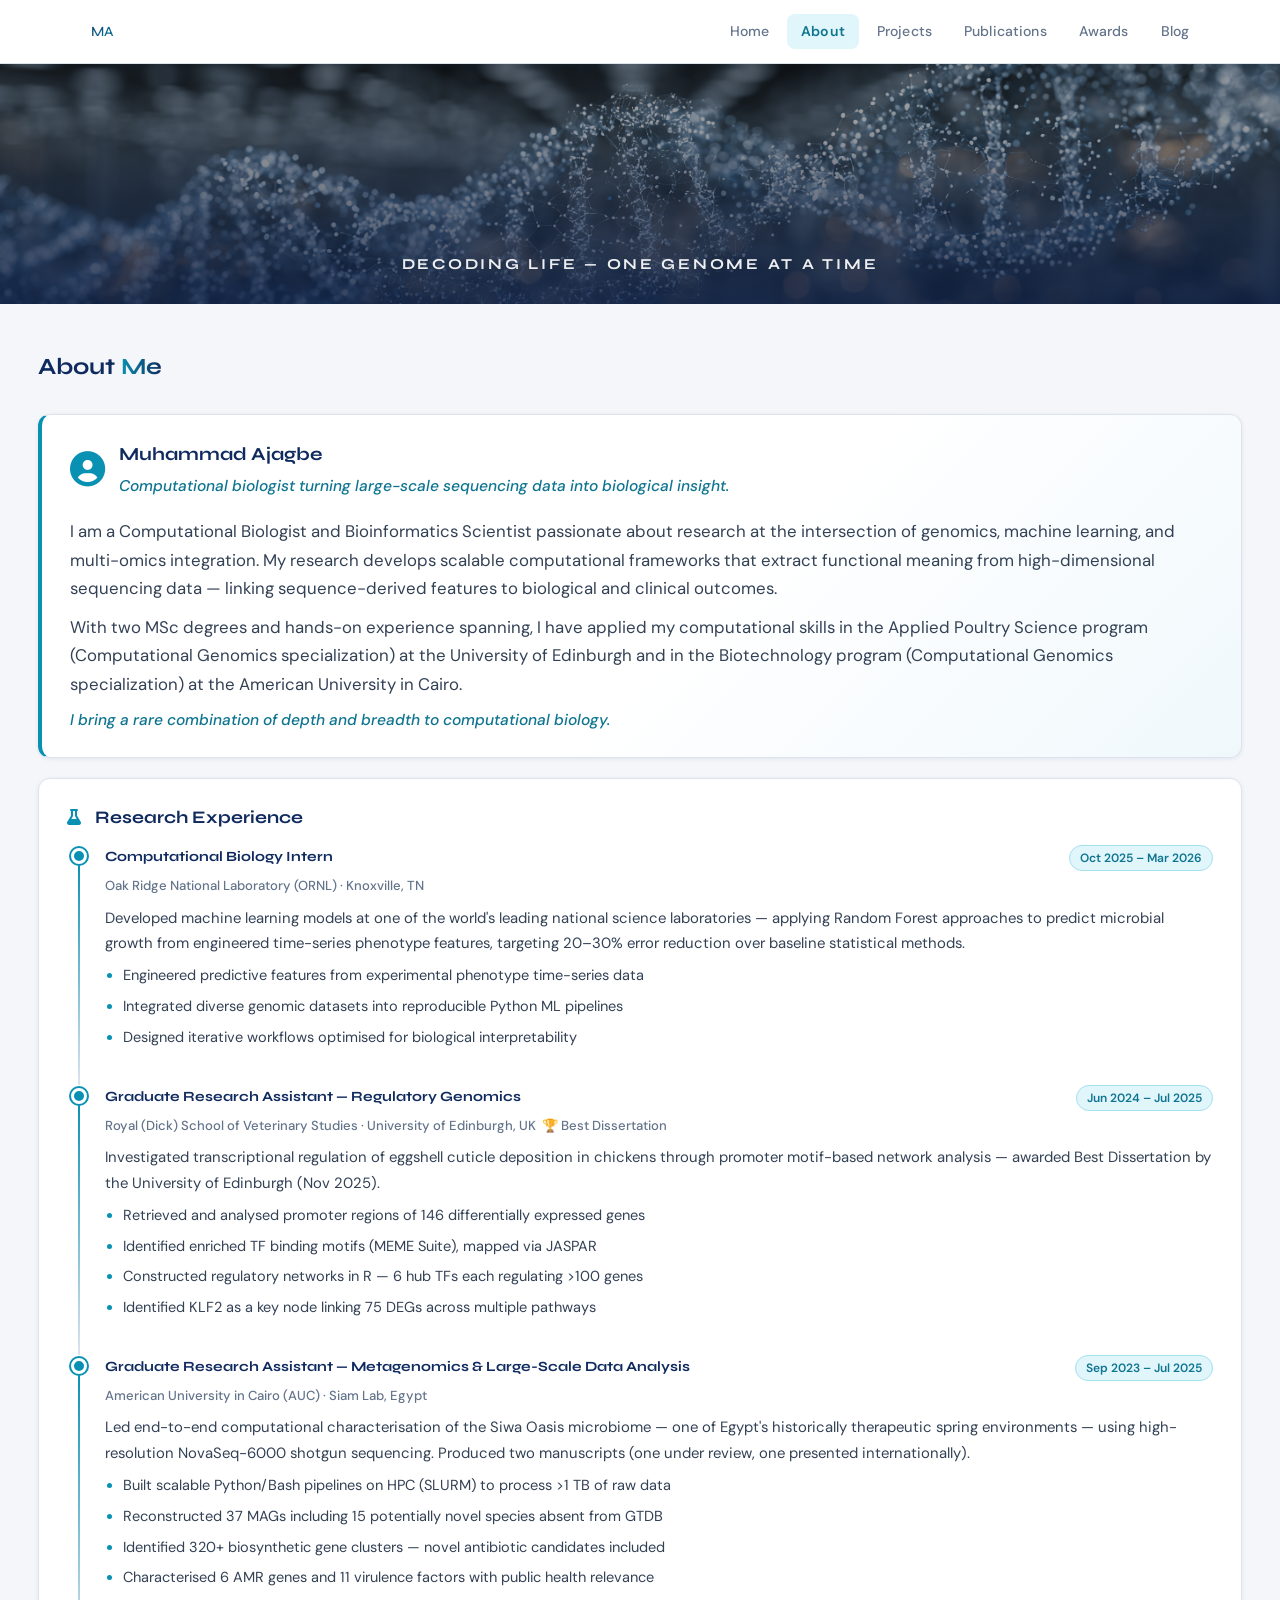
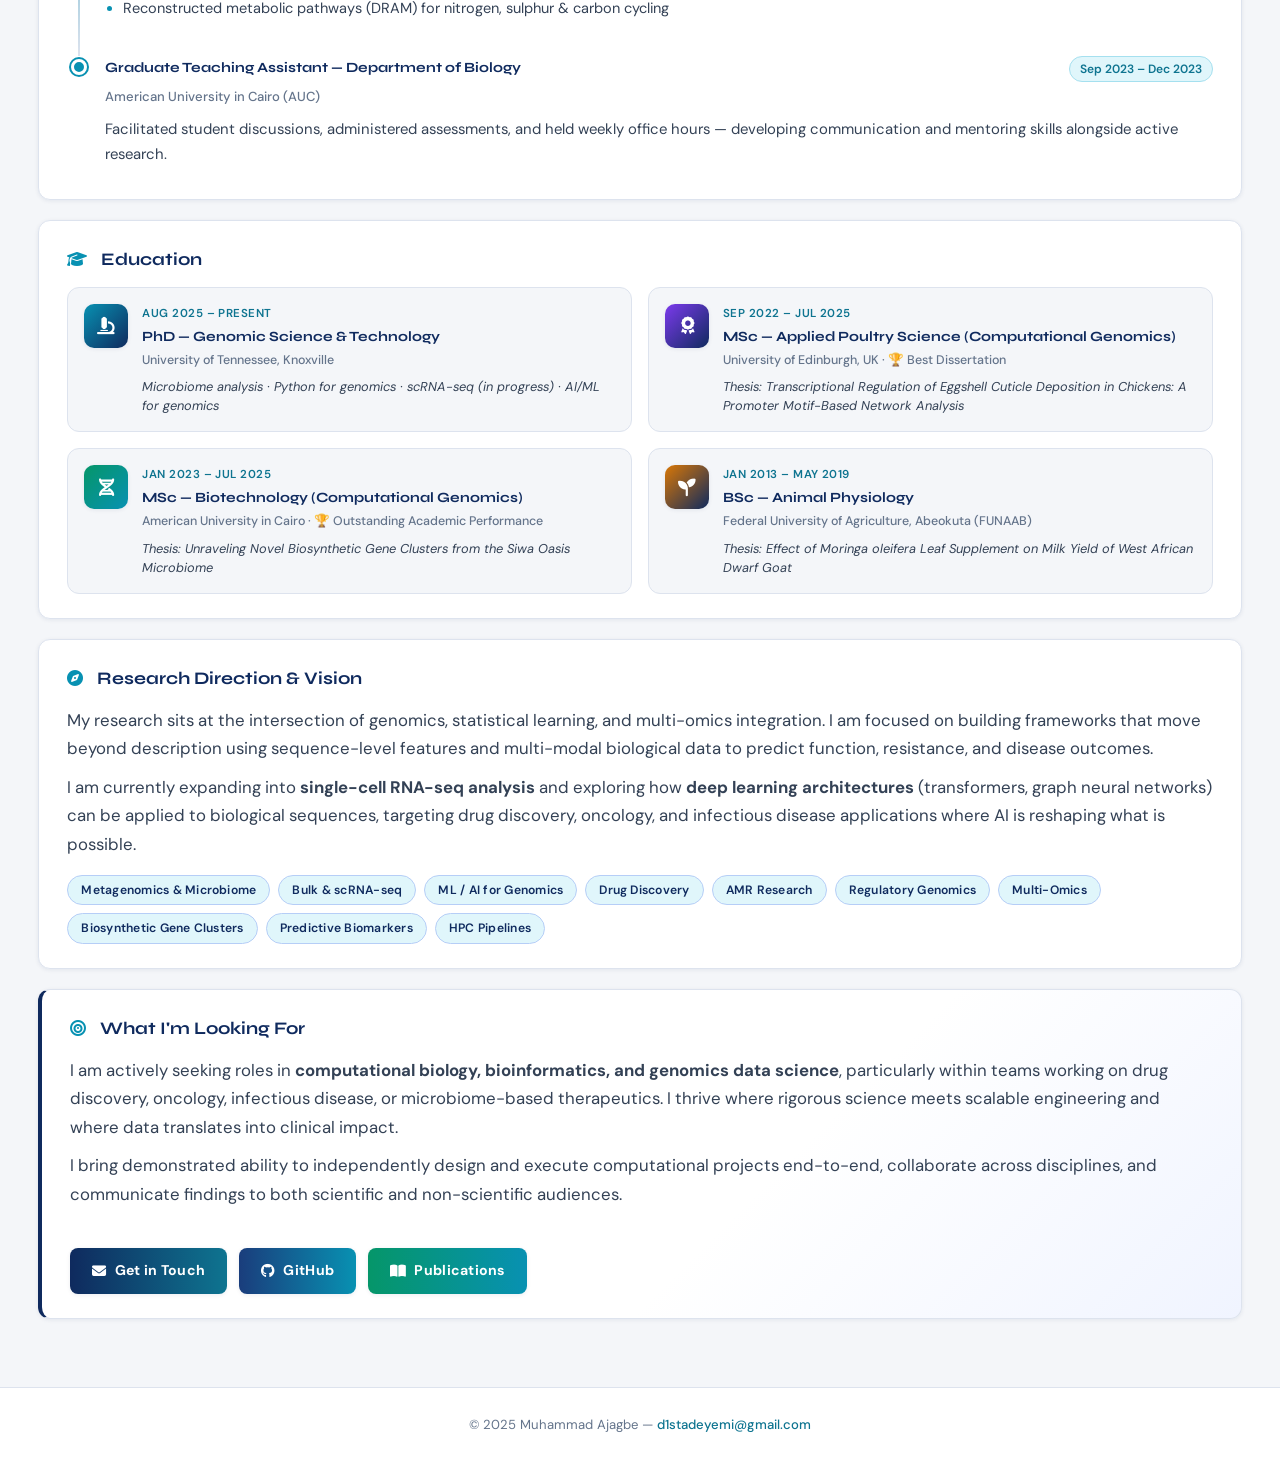
==== commit 5edf9afb: "Update about.html" ====
--- a/about.html
+++ b/about.html
@@ -82,7 +82,7 @@
         <div class="timeline-dot"></div>
         <div class="timeline-content">
           <div class="timeline-header">
-            <span class="timeline-title">Computational Biology Research Assistant</span>
+            <span class="timeline-title">Computational Biology Intern</span>
             <span class="timeline-date">Oct 2025 – Mar 2026</span>
           </div>
           <span class="timeline-place">Oak Ridge National Laboratory (ORNL) · Knoxville, TN</span>
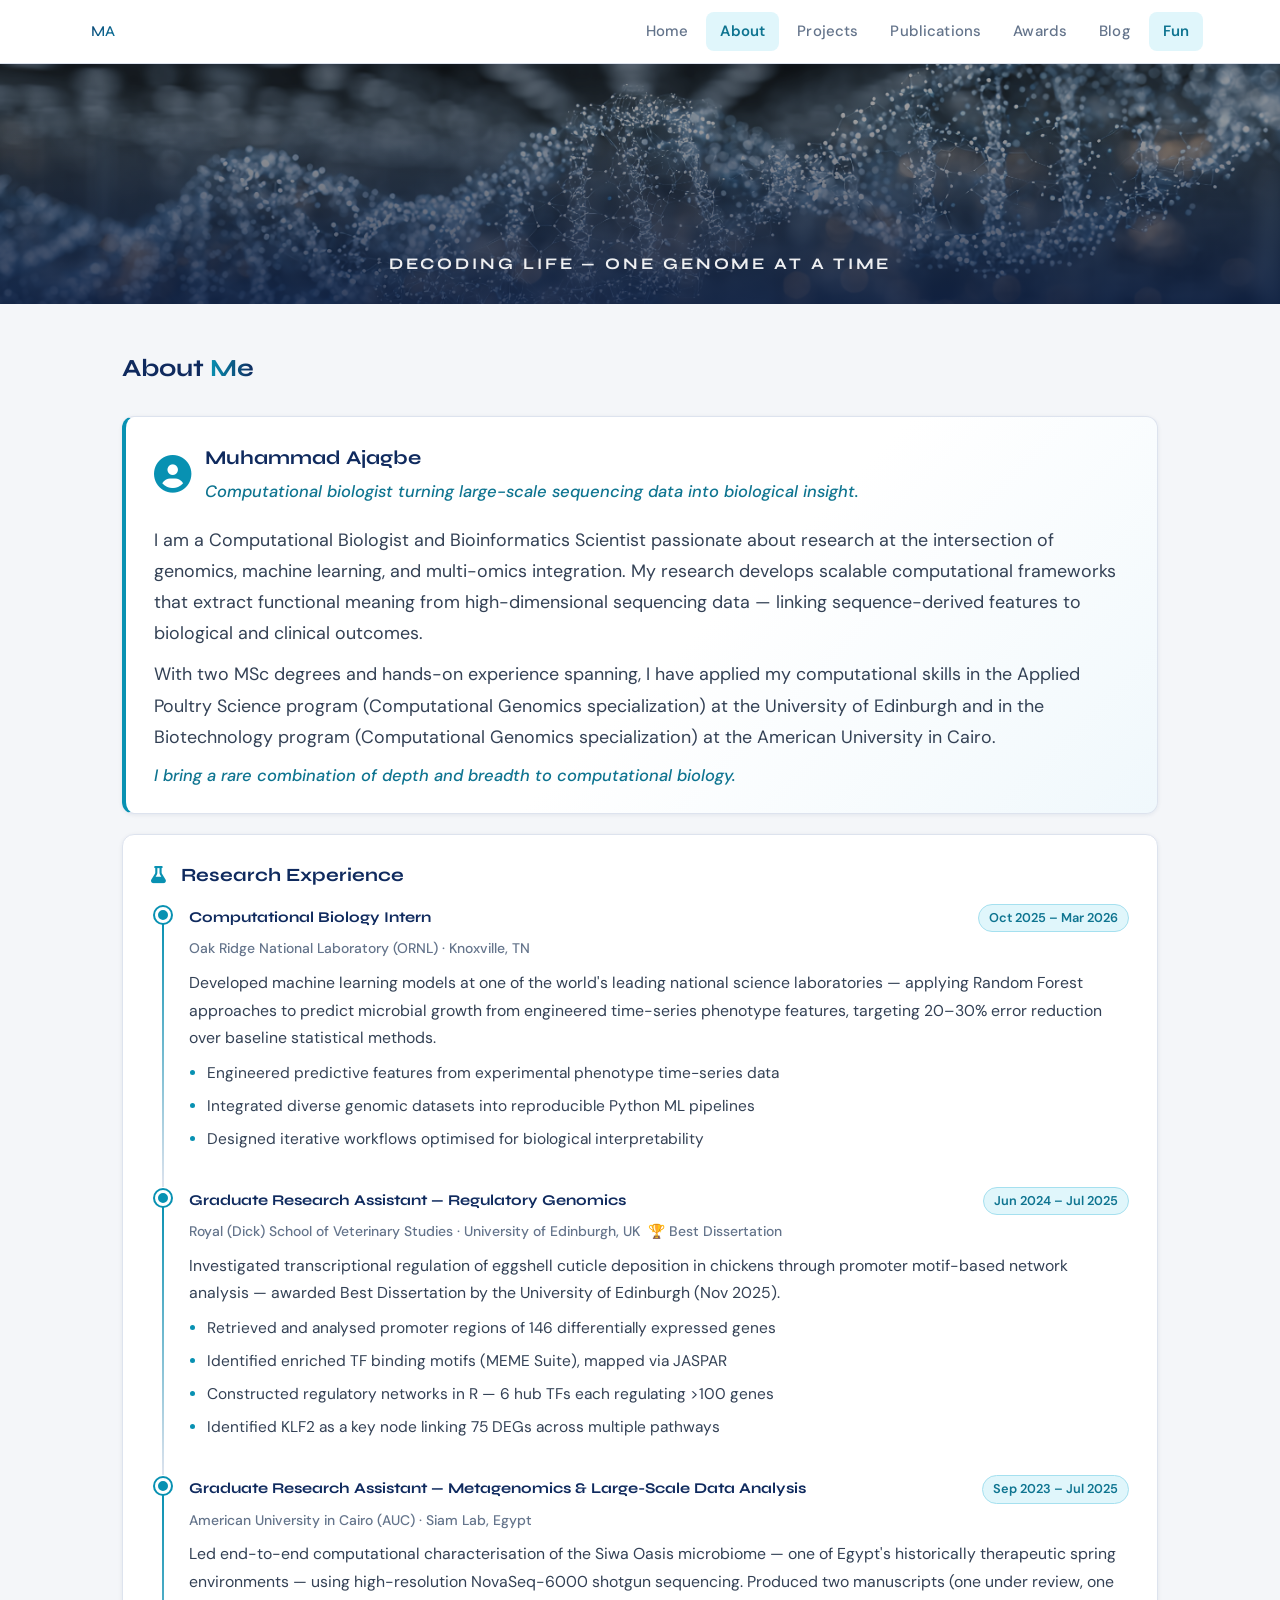
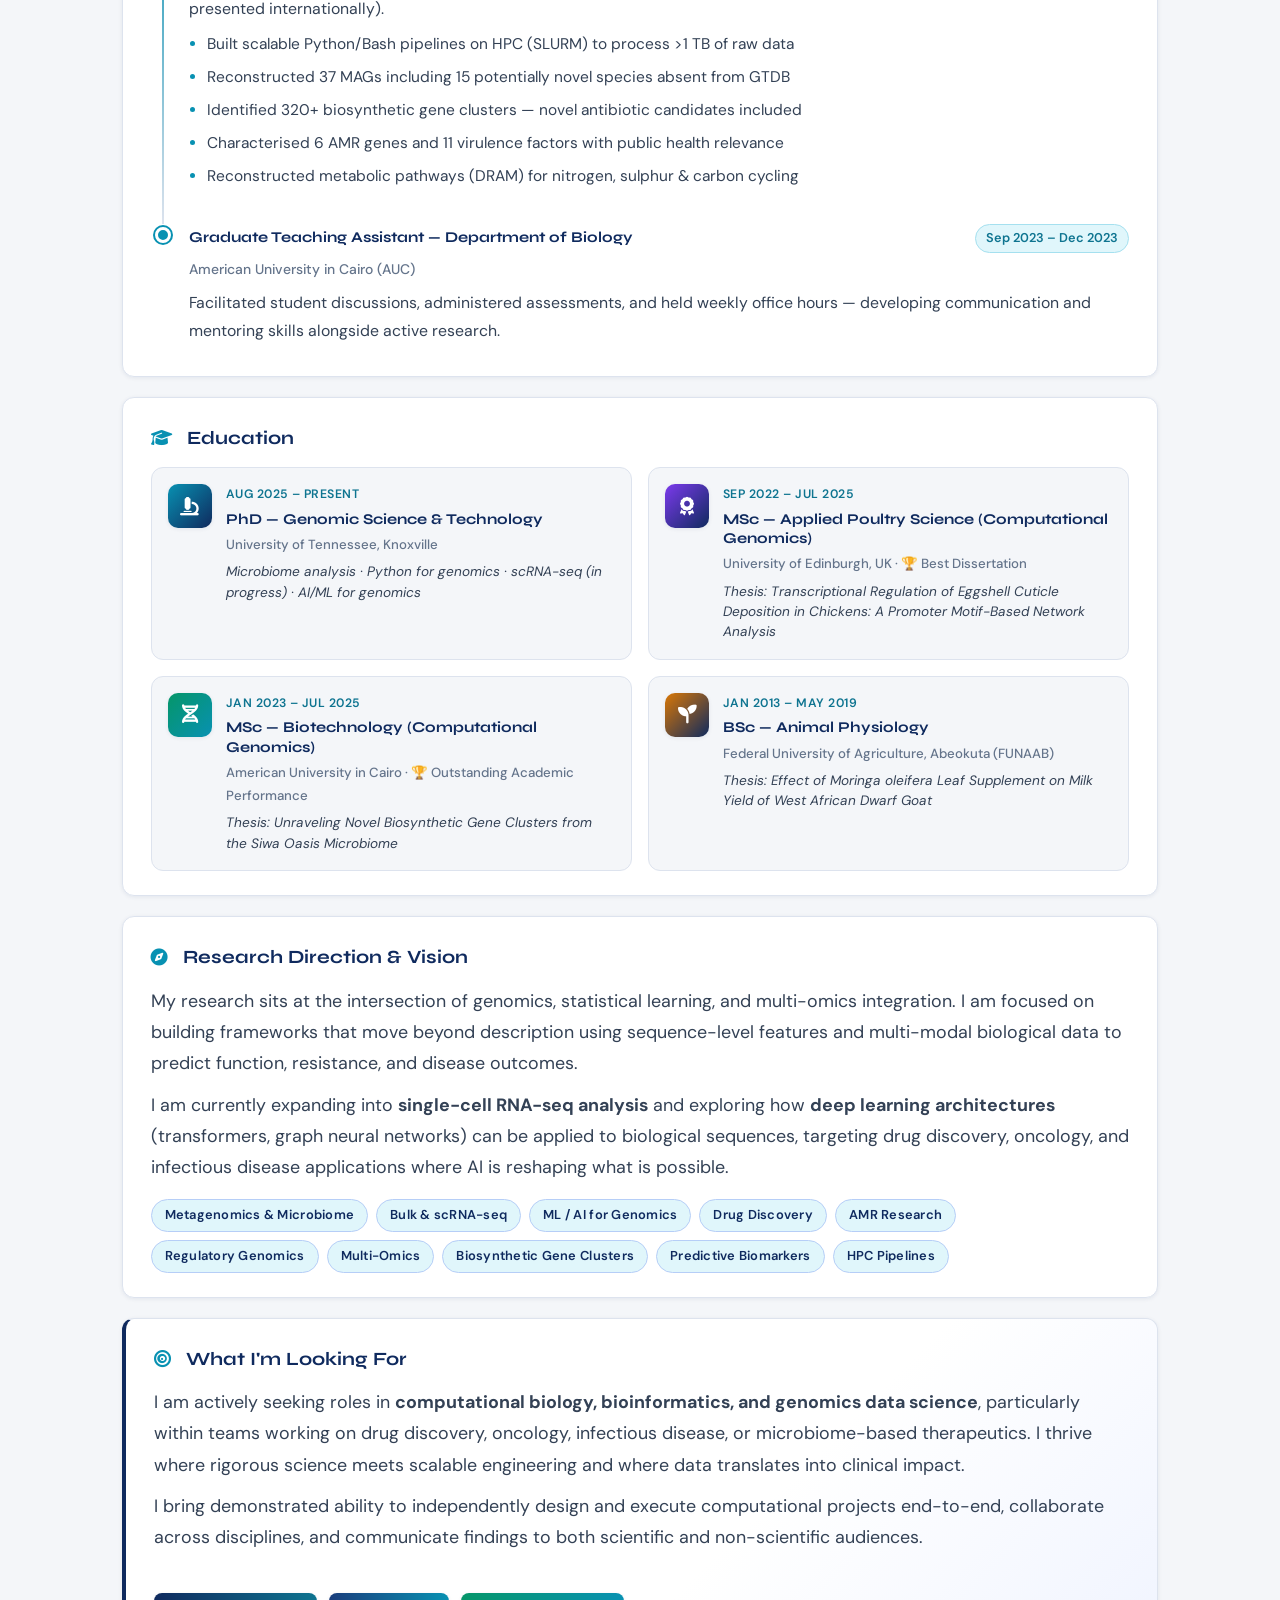
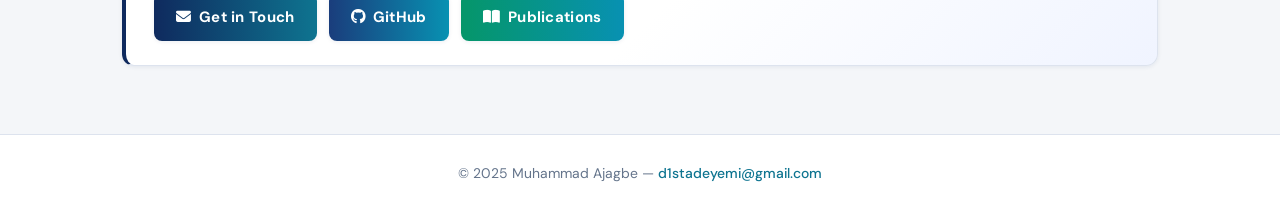
==== commit b862d4a1: "Included new html in all pages" ====
--- a/about.html
+++ b/about.html
@@ -18,6 +18,7 @@
     <a href="publications.html">Publications</a>
     <a href="awards.html">Awards</a>
     <a href="blog.html">Blog</a>
+    <a href="fun.html" class="active">Fun</a>
   </div>
 </nav>
 
--- a/style.css
+++ b/style.css
@@ -40,13 +40,13 @@
 }
 
 /* ===== BASE ===== */
-html { scroll-behavior: smooth; }
+html { scroll-behavior: smooth; font-size: 17px; }
 
 body {
   font-family: var(--font-body);
   background: var(--bg-page);
   color: var(--text-body);
-  line-height: 1.7;
+  line-height: 1.75;
   min-height: 100vh;
   display: flex;
   flex-direction: column;
@@ -112,7 +112,7 @@
 /* ===== PAGE WRAPPER ===== */
 .page-wrapper {
   flex: 1;
-  padding: 48px 3%;
+  padding: 48px 9.5%;
   max-width: 1280px;
   width: 100%;
   margin: 0 auto;
@@ -159,9 +159,9 @@
 /* ===== HOME MAIN LAYOUT ===== */
 .main-container {
   display: flex;
-  gap: 90px;
+  gap: 40px;
   align-items: flex-start;
-  padding: 48px 3%;
+  padding: 48px 9.5%;
   max-width: 1280px;
   width: 100%;
   margin: 0 auto;
@@ -248,9 +248,9 @@
 }
 
 .social-icons a {
-  width: 38px;
-  height: 38px;
-  border-radius: 10px;
+  width: 50px;
+  height: 50px;
+  border-radius: 12px;
   background: var(--bg-white);
   border: 1px solid var(--border);
   box-shadow: var(--shadow-sm);
@@ -258,7 +258,7 @@
   align-items: center;
   justify-content: center;
   color: var(--text-muted);
-  font-size: 1rem;
+  font-size: 2.0rem;
   text-decoration: none;
   transition: var(--transition);
 }
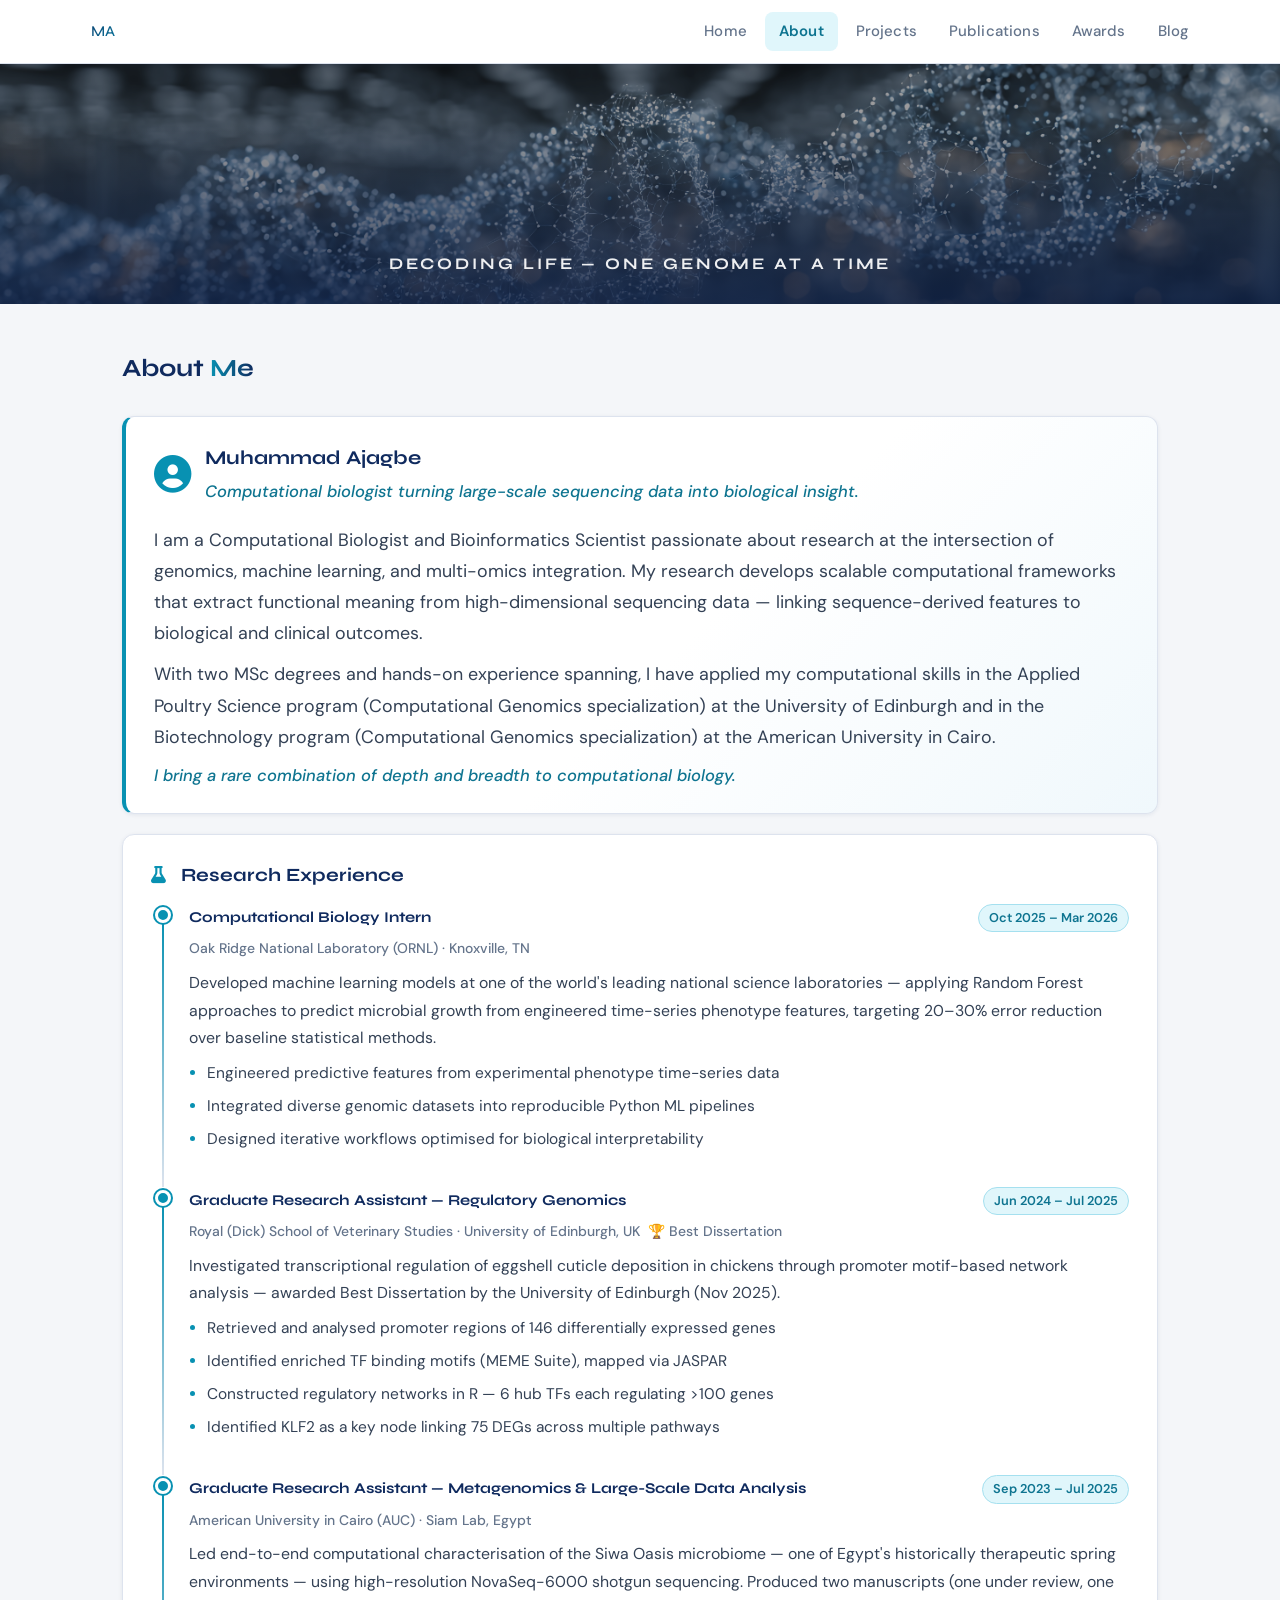
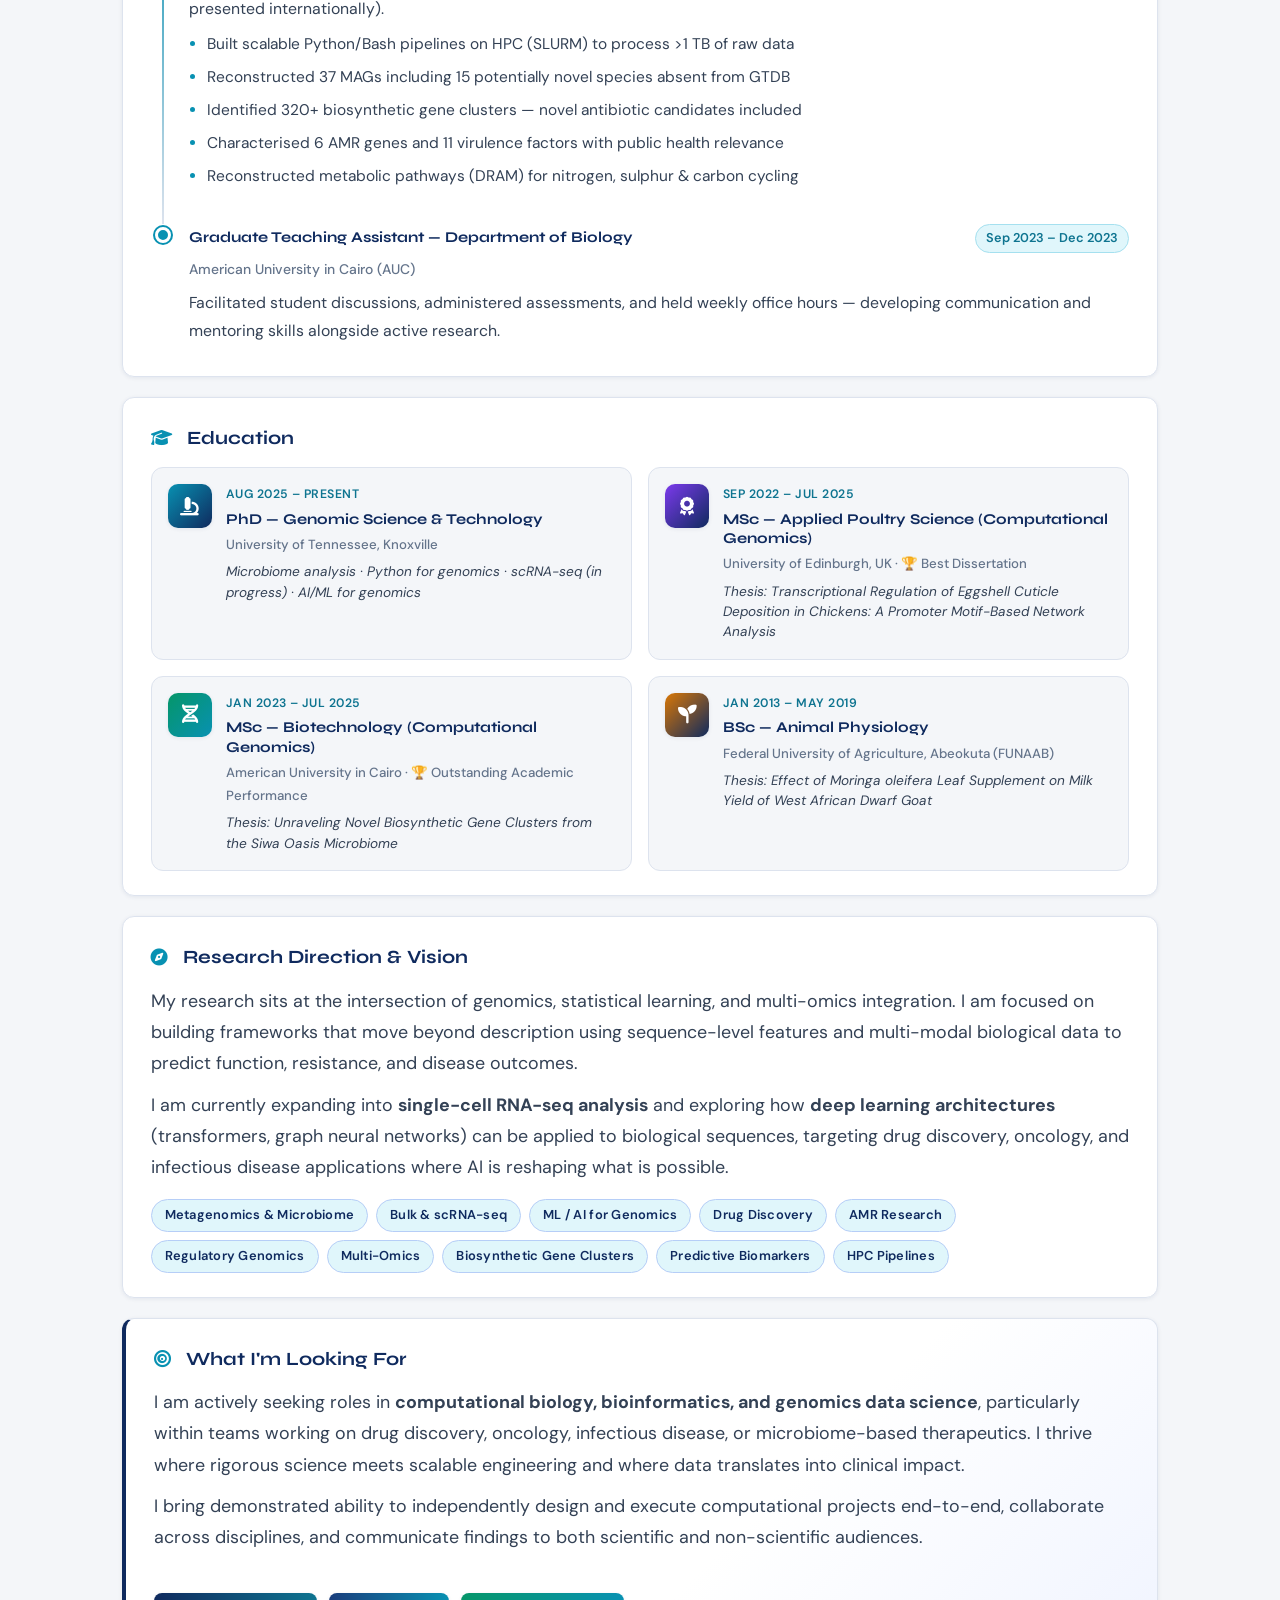
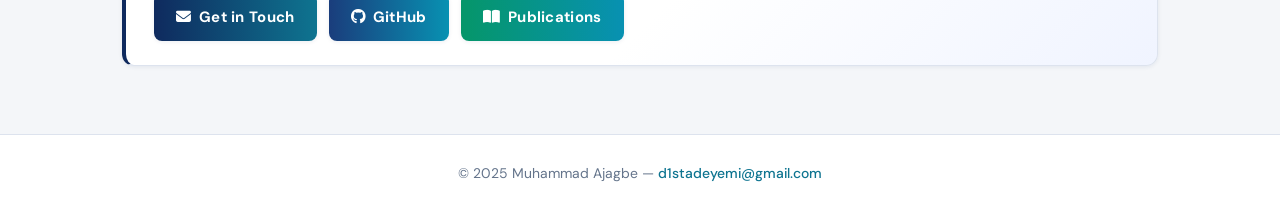
==== commit 1aa6126d: "updated html" ====
--- a/about.html
+++ b/about.html
@@ -18,7 +18,6 @@
     <a href="publications.html">Publications</a>
     <a href="awards.html">Awards</a>
     <a href="blog.html">Blog</a>
-    <a href="fun.html" class="active">Fun</a>
   </div>
 </nav>
 
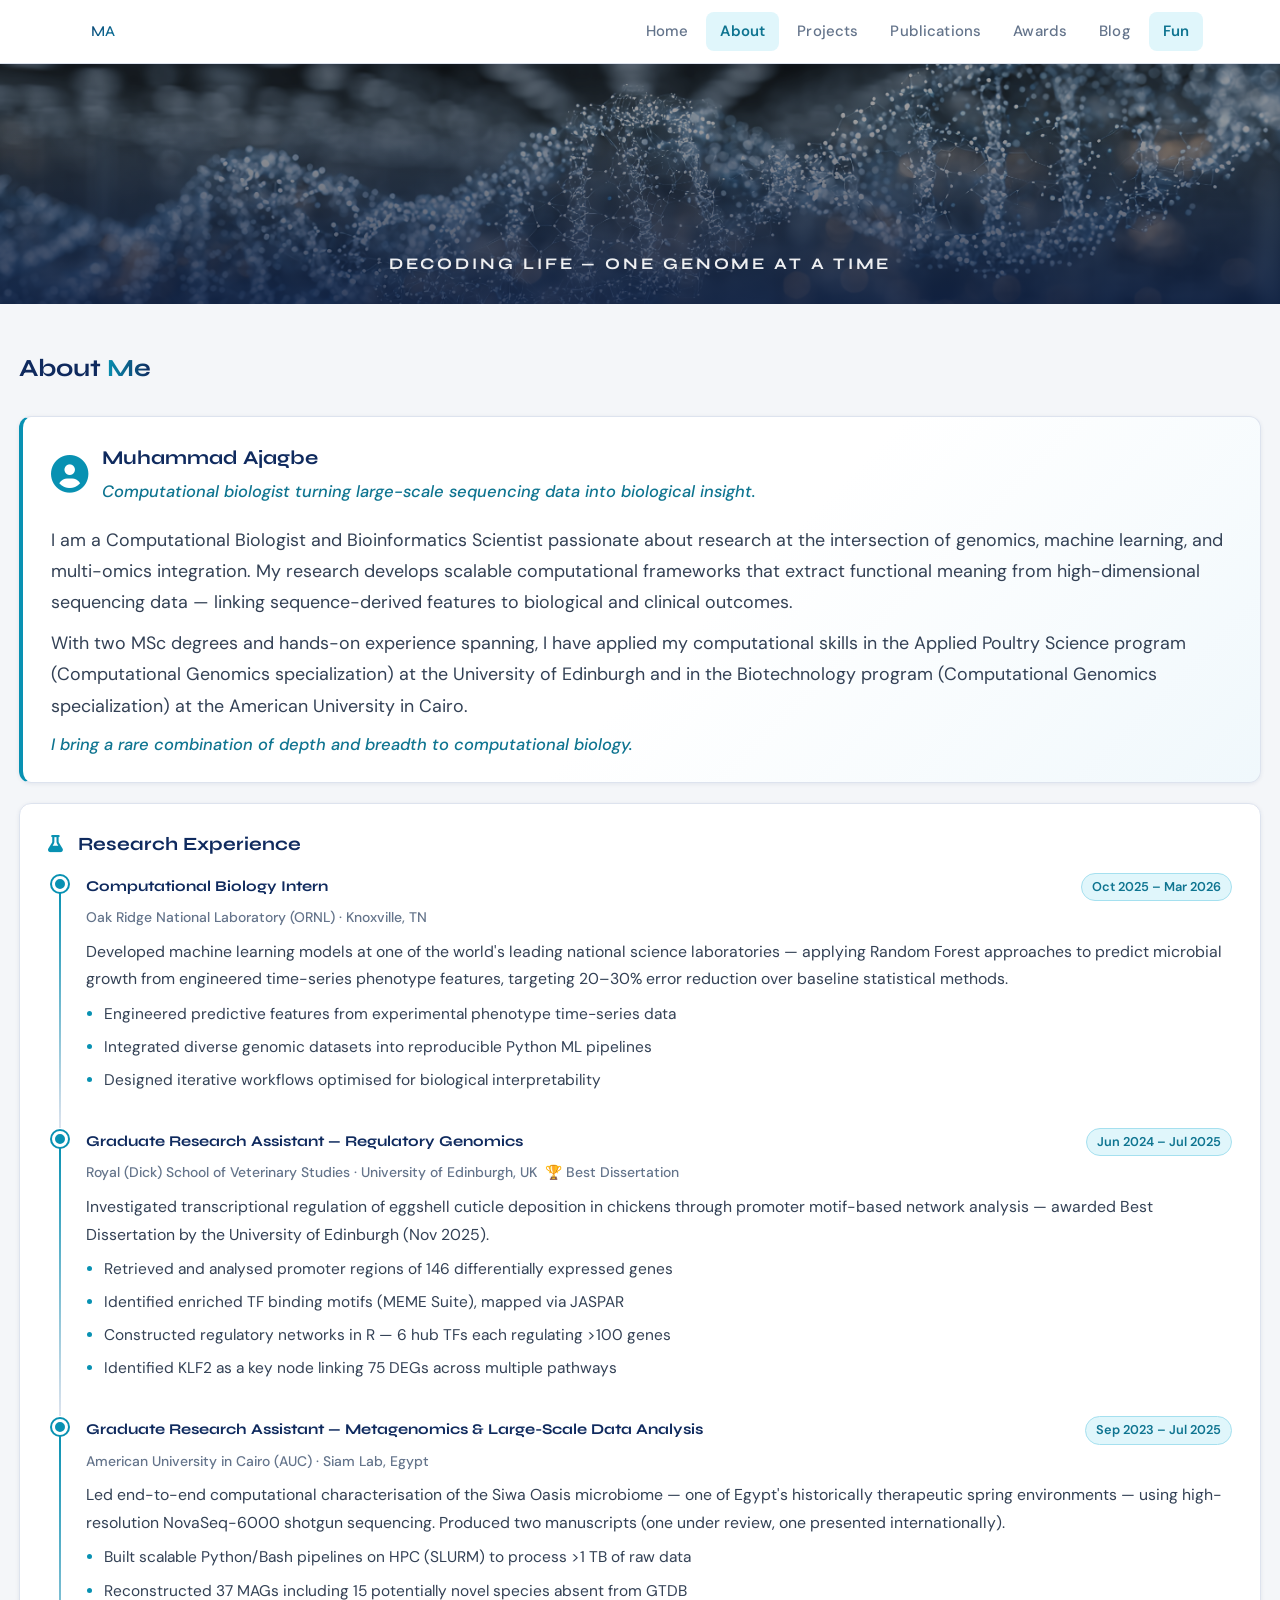
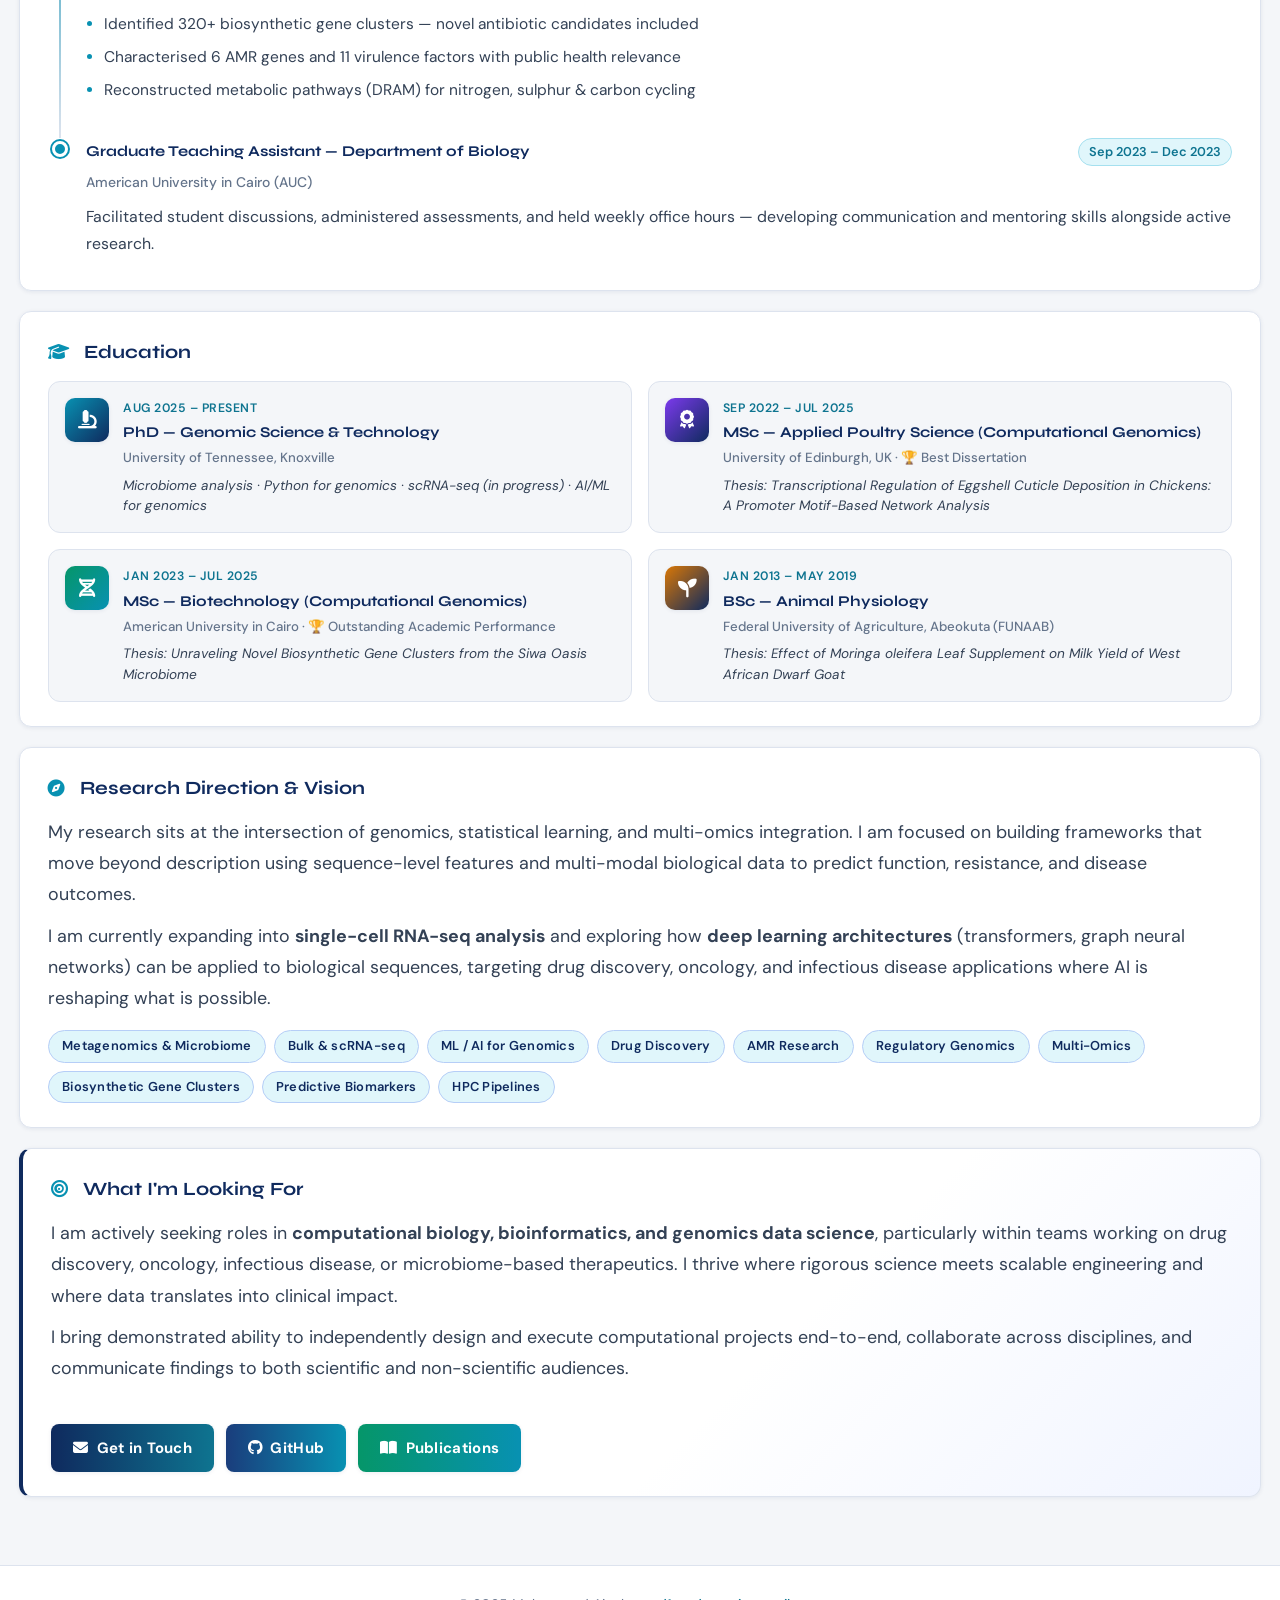
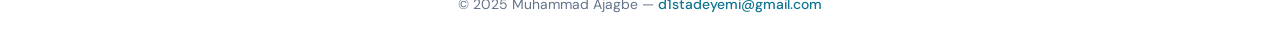
==== commit 80276e0f: "updated fun page" ====
--- a/about.html
+++ b/about.html
@@ -18,6 +18,7 @@
     <a href="publications.html">Publications</a>
     <a href="awards.html">Awards</a>
     <a href="blog.html">Blog</a>
+    <a href="fun.html" class="active">Fun</a>
   </div>
 </nav>
 
--- a/style.css
+++ b/style.css
@@ -112,7 +112,7 @@
 /* ===== PAGE WRAPPER ===== */
 .page-wrapper {
   flex: 1;
-  padding: 48px 9.5%;
+  padding: 48px 1.5%;
   max-width: 1280px;
   width: 100%;
   margin: 0 auto;
@@ -159,9 +159,9 @@
 /* ===== HOME MAIN LAYOUT ===== */
 .main-container {
   display: flex;
-  gap: 40px;
+  gap: 52px;
   align-items: flex-start;
-  padding: 48px 9.5%;
+  padding: 48px 1.5%;
   max-width: 1280px;
   width: 100%;
   margin: 0 auto;
@@ -248,8 +248,8 @@
 }
 
 .social-icons a {
-  width: 50px;
-  height: 50px;
+  width: 46px;
+  height: 46px;
   border-radius: 12px;
   background: var(--bg-white);
   border: 1px solid var(--border);
@@ -258,7 +258,7 @@
   align-items: center;
   justify-content: center;
   color: var(--text-muted);
-  font-size: 2.0rem;
+  font-size: 1.3rem;
   text-decoration: none;
   transition: var(--transition);
 }
@@ -2118,3 +2118,242 @@
   }
   .aw-icon-wrap { width: 44px; height: 44px; font-size: 1.1rem; }
 }
+
+/* ===== FUN PAGE ===== */
+.fun-intro {
+  color: var(--text-muted);
+  font-size: 1rem;
+  margin-bottom: 36px;
+  margin-top: -16px;
+  font-style: italic;
+}
+
+/* ── ADVENTURE CARD ── */
+.fun-card {
+  display: flex;
+  gap: 0;
+  background: var(--bg-white);
+  border: 1px solid var(--border);
+  border-radius: 16px;
+  overflow: hidden;
+  margin-bottom: 32px;
+  box-shadow: var(--shadow-sm);
+  transition: var(--transition);
+}
+
+.fun-card:hover {
+  box-shadow: var(--shadow-lg);
+  border-color: var(--border-accent);
+  transform: translateY(-2px);
+}
+
+/* Reverse layout for second card */
+.fun-card-reverse {
+  flex-direction: row-reverse;
+}
+
+/* ── LEFT (IMAGE) PANEL ── */
+.fun-left {
+  width: 300px;
+  flex-shrink: 0;
+  display: flex;
+  flex-direction: column;
+}
+
+.fun-img-wrap {
+  position: relative;
+  flex: 1;
+  min-height: 260px;
+  overflow: hidden;
+  background: var(--bg-page);
+}
+
+.fun-img-wrap img {
+  width: 100%;
+  height: 100%;
+  object-fit: cover;
+  object-position: center;
+  display: block;
+  transition: var(--transition);
+}
+
+.fun-card:hover .fun-img-wrap img {
+  transform: scale(1.04);
+}
+
+.fun-img-placeholder {
+  background: linear-gradient(135deg, var(--teal-light), #e8eef8);
+  display: flex;
+  align-items: center;
+  justify-content: center;
+}
+
+.fun-img-overlay {
+  position: absolute;
+  bottom: 0;
+  left: 0;
+  right: 0;
+  padding: 10px 14px;
+  background: linear-gradient(to top, rgba(15,42,94,0.75), transparent);
+  display: flex;
+  align-items: center;
+}
+
+.fun-img-overlay span {
+  color: white;
+  font-size: 0.78rem;
+  font-weight: 700;
+  letter-spacing: 0.04em;
+  display: flex;
+  align-items: center;
+  gap: 6px;
+}
+
+.fun-img-meta {
+  display: flex;
+  flex-direction: column;
+  gap: 6px;
+  padding: 14px 16px;
+  background: var(--bg-page);
+  border-top: 1px solid var(--border);
+}
+
+.fun-img-meta span {
+  font-size: 0.75rem;
+  color: var(--text-muted);
+  font-weight: 500;
+  display: flex;
+  align-items: center;
+  gap: 7px;
+}
+
+.fun-img-meta i {
+  color: var(--teal);
+  width: 12px;
+  text-align: center;
+}
+
+/* ── RIGHT (STORY) PANEL ── */
+.fun-right {
+  flex: 1;
+  padding: 28px 30px;
+  display: flex;
+  flex-direction: column;
+  gap: 12px;
+  border-left: 1px solid var(--border);
+}
+
+.fun-card-reverse .fun-right {
+  border-left: none;
+  border-right: 1px solid var(--border);
+}
+
+/* ── TAGS ── */
+.fun-tags-row {
+  display: flex;
+  flex-wrap: wrap;
+  gap: 7px;
+}
+
+.fun-tag {
+  font-size: 0.68rem;
+  font-weight: 700;
+  text-transform: uppercase;
+  letter-spacing: 0.05em;
+  padding: 3px 10px;
+  border-radius: 6px;
+  display: flex;
+  align-items: center;
+  gap: 5px;
+}
+
+.fun-tag.green  { background: var(--green-light);  color: var(--green);      border: 1px solid #6ee7b7; }
+.fun-tag.teal   { background: var(--teal-light);   color: var(--teal-dark);  border: 1px solid #a5e0ef; }
+.fun-tag.navy   { background: #e8eef8;              color: var(--navy);       border: 1px solid #b6cef7; }
+.fun-tag.orange { background: #fff7ed;              color: #c2410c;           border: 1px solid #fed7aa; }
+
+/* ── TITLE & STORY ── */
+.fun-title {
+  font-family: var(--font-display);
+  font-size: 1rem;
+  font-weight: 700;
+  color: var(--navy);
+  line-height: 1.4;
+  margin: 0;
+}
+
+.fun-story p {
+  font-size: 0.92rem;
+  color: var(--text-body);
+  line-height: 1.8;
+  margin-bottom: 10px;
+}
+
+.fun-story p:last-child { margin-bottom: 0; }
+
+/* ── PULL QUOTE ── */
+.fun-highlight {
+  display: flex;
+  align-items: flex-start;
+  gap: 10px;
+  margin-top: 6px;
+  padding: 12px 16px;
+  background: var(--teal-light);
+  border-left: 3px solid var(--teal);
+  border-radius: 0 8px 8px 0;
+}
+
+.fun-highlight i {
+  color: var(--teal);
+  font-size: 0.9rem;
+  margin-top: 2px;
+  flex-shrink: 0;
+}
+
+.fun-highlight span {
+  font-size: 0.88rem;
+  font-style: italic;
+  font-weight: 600;
+  color: var(--navy);
+  line-height: 1.5;
+}
+
+/* ── MORE COMING SOON ── */
+.fun-more {
+  text-align: center;
+  padding: 36px 20px;
+  color: var(--text-muted);
+  display: flex;
+  flex-direction: column;
+  align-items: center;
+  gap: 10px;
+}
+
+.fun-more i {
+  font-size: 2rem;
+  color: var(--teal);
+  opacity: 0.4;
+}
+
+.fun-more p {
+  font-size: 0.9rem;
+  font-style: italic;
+  color: var(--text-muted);
+  margin: 0;
+}
+
+/* ── RESPONSIVE ── */
+@media (max-width: 860px) {
+  .fun-card, .fun-card-reverse {
+    flex-direction: column;
+  }
+  .fun-left { width: 100%; }
+  .fun-img-wrap { min-height: 200px; }
+  .fun-right {
+    border-left: none;
+    border-right: none;
+    border-top: 1px solid var(--border);
+    padding: 20px;
+  }
+  .fun-card-reverse .fun-right { border-right: none; }
+}
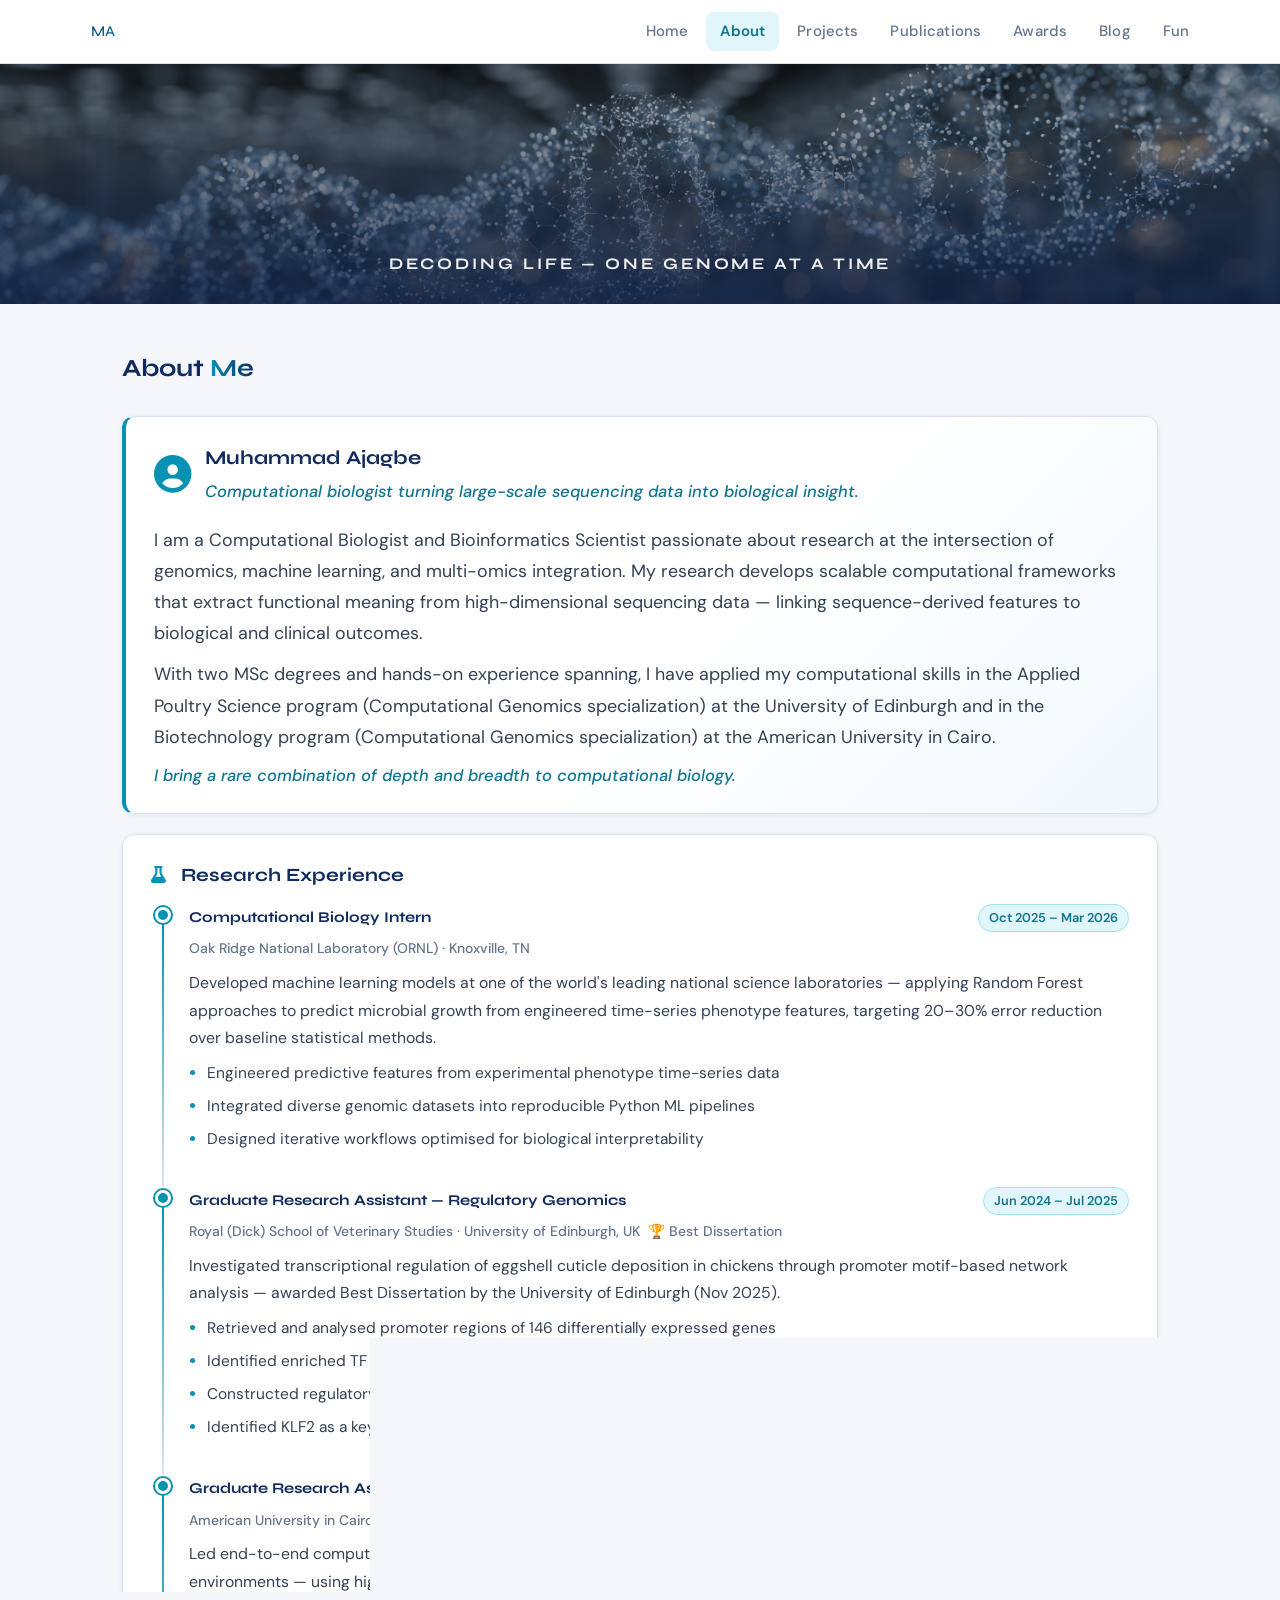
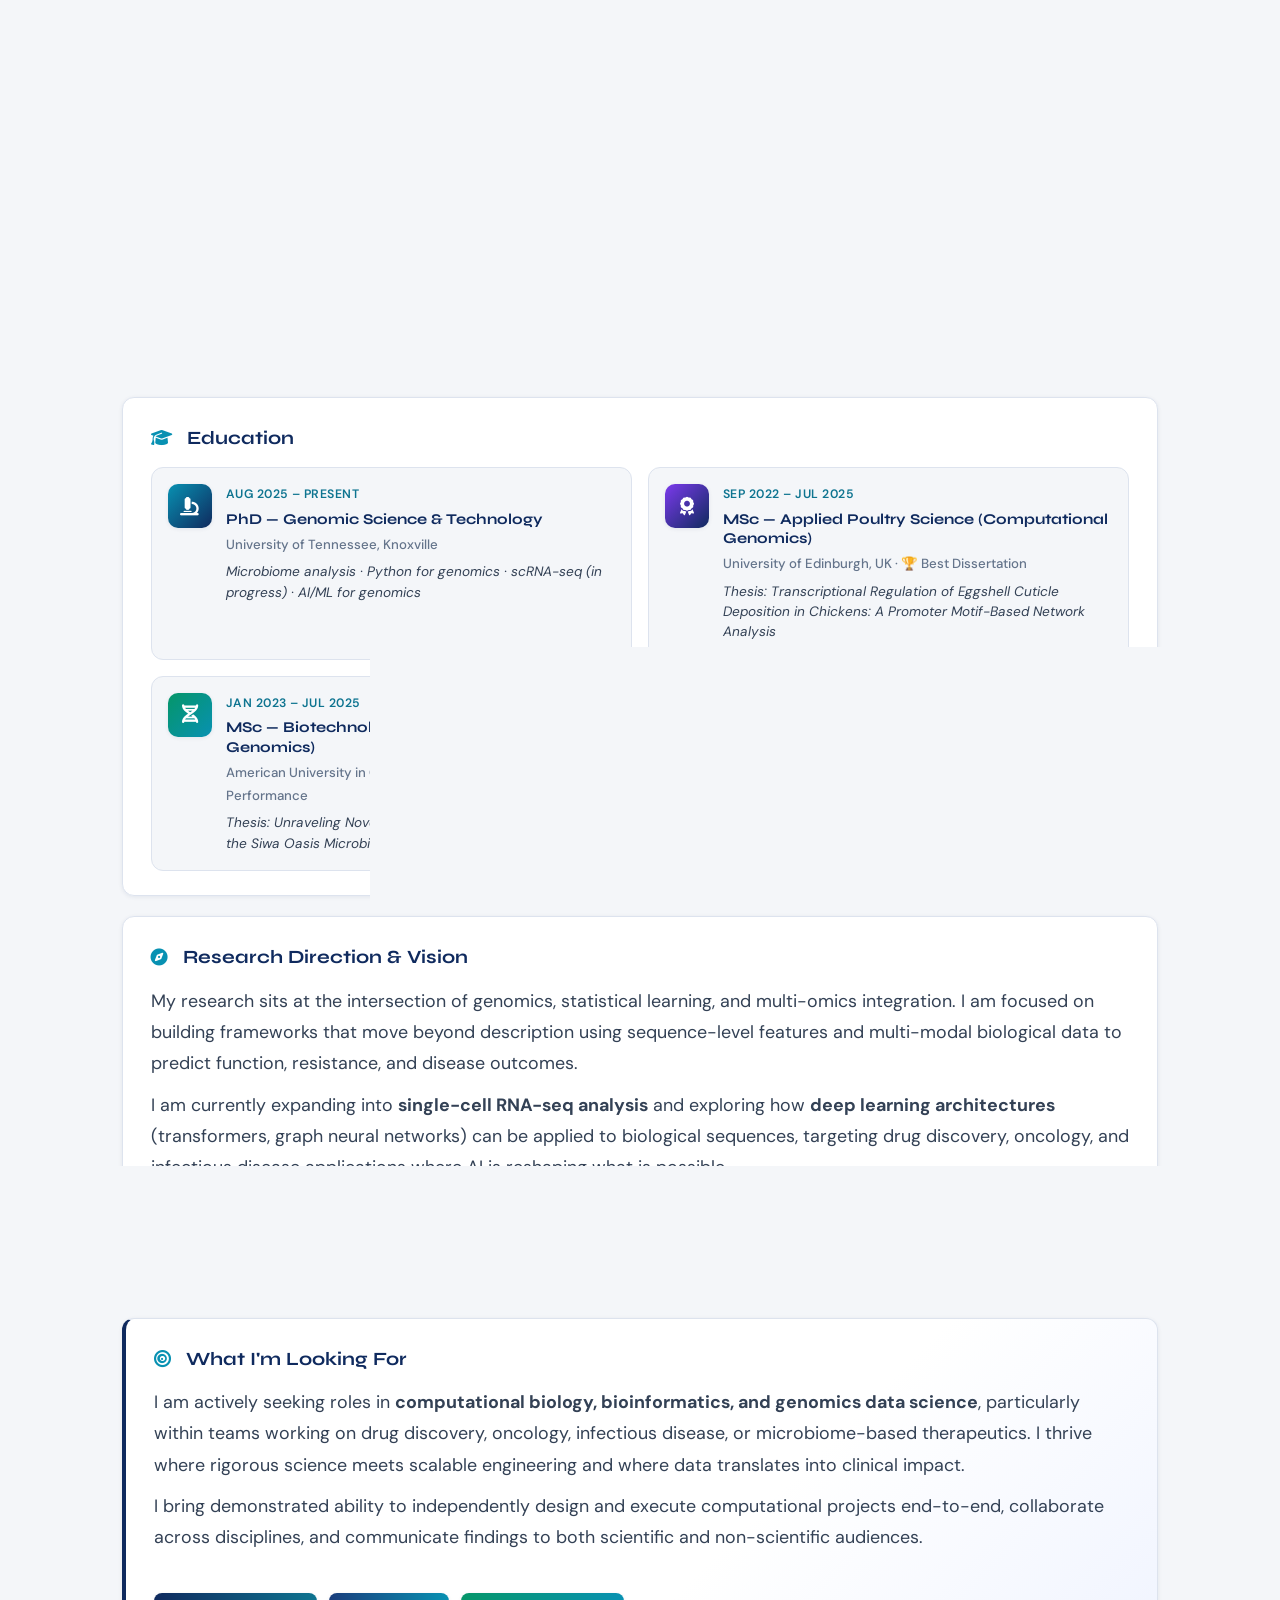
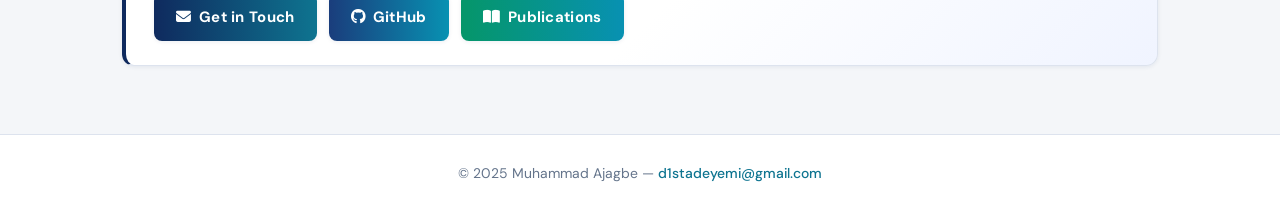
==== commit e7789c6d: "updated fun page" ====
--- a/about.html
+++ b/about.html
@@ -18,7 +18,7 @@
     <a href="publications.html">Publications</a>
     <a href="awards.html">Awards</a>
     <a href="blog.html">Blog</a>
-    <a href="fun.html" class="active">Fun</a>
+    <a href="fun.html">Fun</a>
   </div>
 </nav>
 
--- a/style.css
+++ b/style.css
@@ -112,7 +112,7 @@
 /* ===== PAGE WRAPPER ===== */
 .page-wrapper {
   flex: 1;
-  padding: 48px 1.5%;
+  padding: 48px 9.5%;
   max-width: 1280px;
   width: 100%;
   margin: 0 auto;
@@ -159,9 +159,9 @@
 /* ===== HOME MAIN LAYOUT ===== */
 .main-container {
   display: flex;
-  gap: 52px;
+  gap: 40px;
   align-items: flex-start;
-  padding: 48px 1.5%;
+  padding: 48px 9.5%;
   max-width: 1280px;
   width: 100%;
   margin: 0 auto;
@@ -248,8 +248,8 @@
 }
 
 .social-icons a {
-  width: 46px;
-  height: 46px;
+  width: 50px;
+  height: 50px;
   border-radius: 12px;
   background: var(--bg-white);
   border: 1px solid var(--border);
@@ -258,7 +258,7 @@
   align-items: center;
   justify-content: center;
   color: var(--text-muted);
-  font-size: 1.3rem;
+  font-size: 2.5rem;
   text-decoration: none;
   transition: var(--transition);
 }
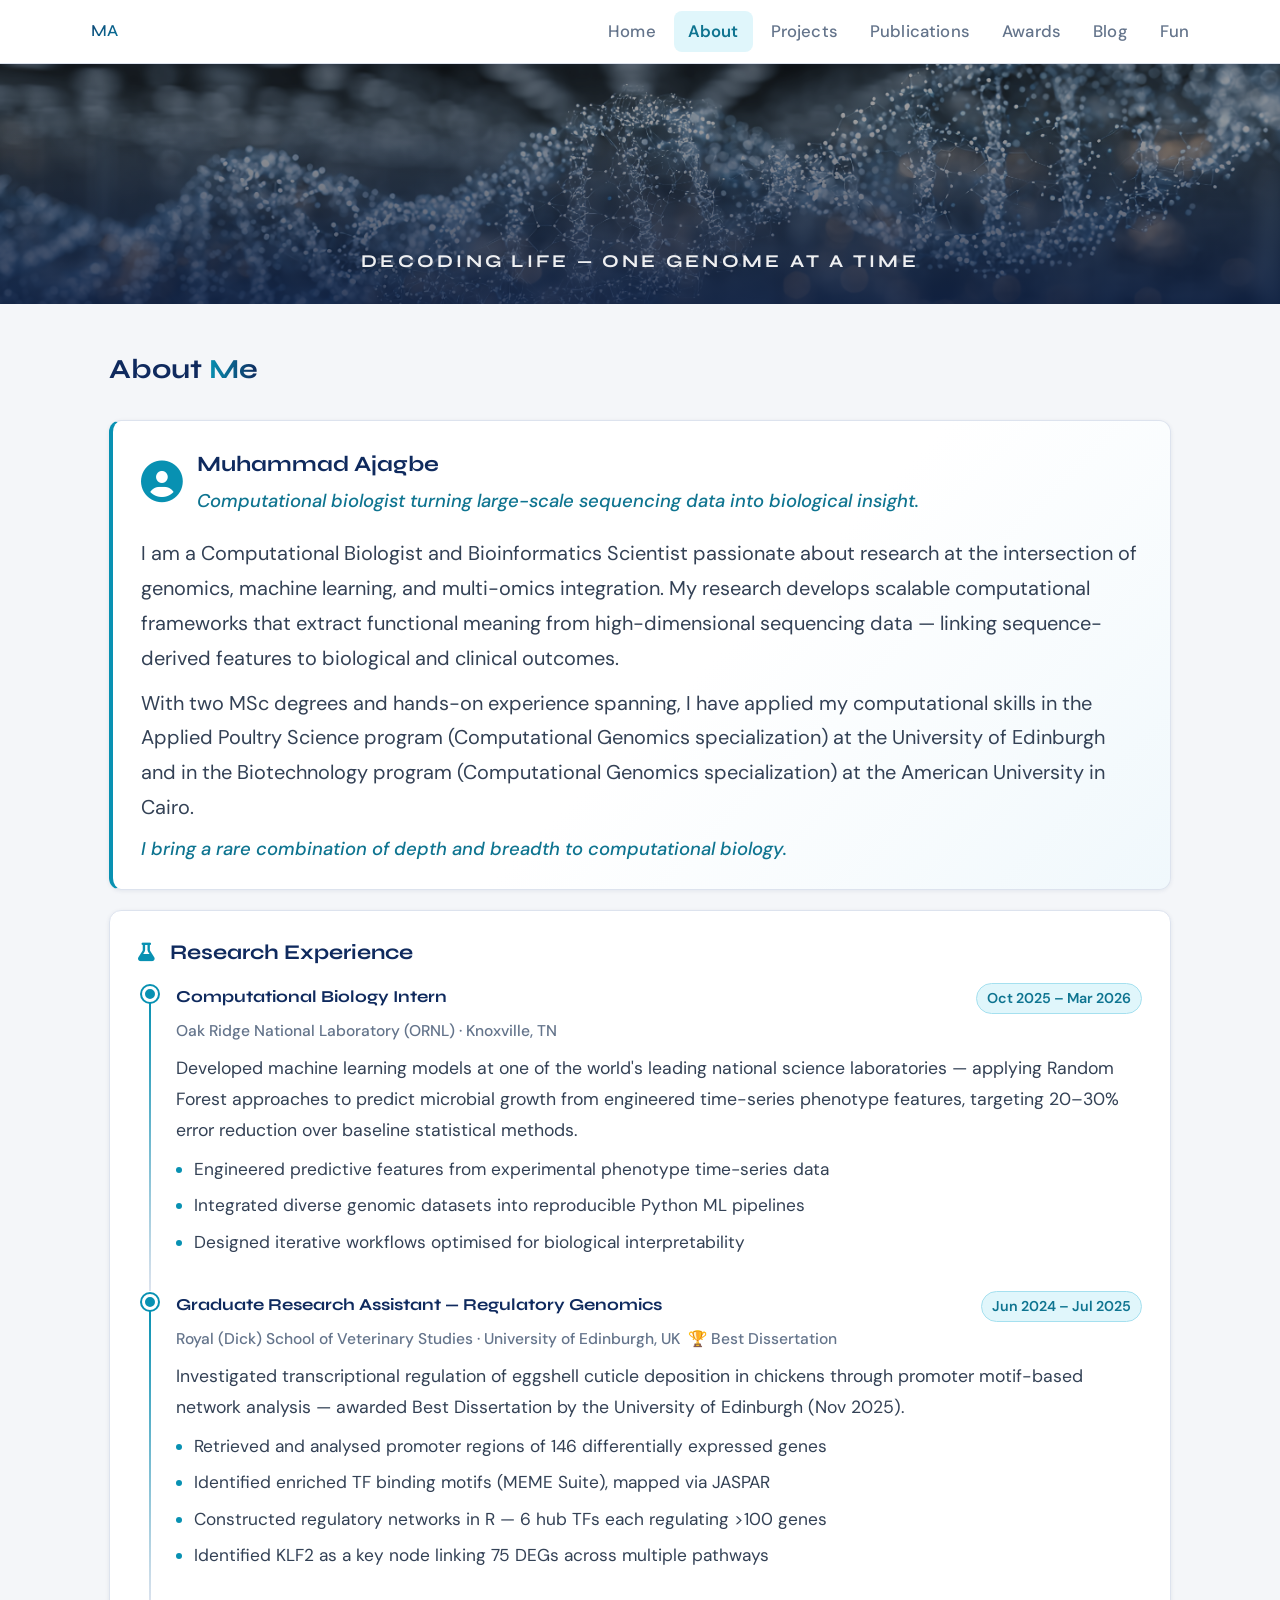
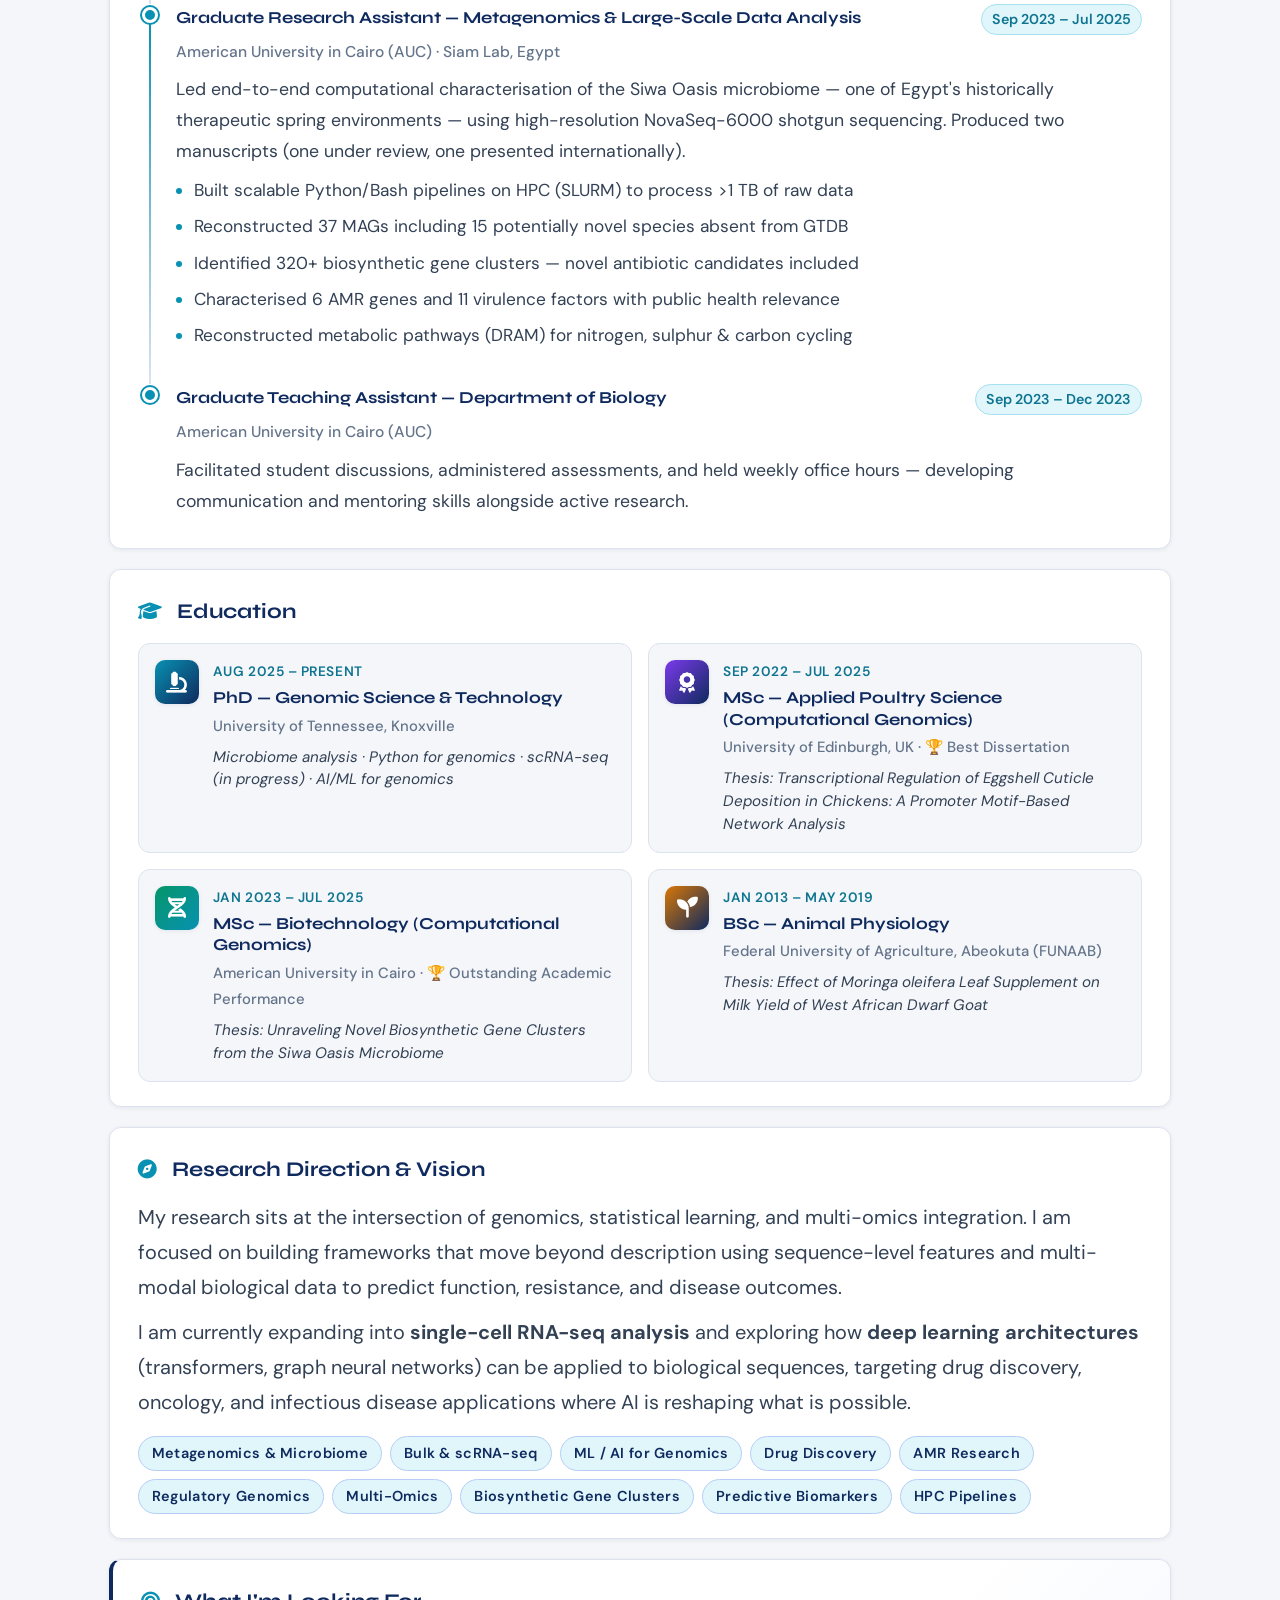
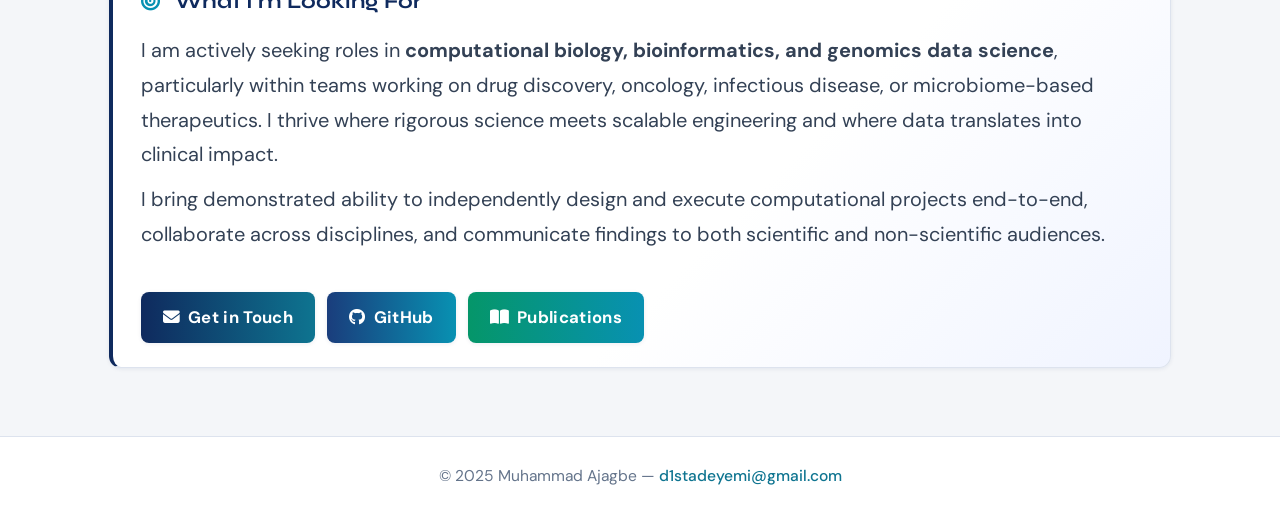
==== commit fae3dca1: "Add Google Analytics tracking script to about.html" ====
--- a/about.html
+++ b/about.html
@@ -4,6 +4,17 @@
   <meta charset="UTF-8">
   <meta name="viewport" content="width=device-width, initial-scale=1.0">
   <title>About | Muhammad Ajagbe</title>
+
+  <!-- Google tag (gtag.js) -->
+  <script async src="https://www.googletagmanager.com/gtag/js?id=G-XE0R1Z4C4Y"></script>
+  <script>
+    window.dataLayer = window.dataLayer || [];
+    function gtag(){dataLayer.push(arguments);}
+    gtag('js', new Date());
+
+    gtag('config', 'G-XE0R1Z4C4Y');
+  </script>
+  
   <link rel="stylesheet" href="style.css">
   <link rel="stylesheet" href="https://cdnjs.cloudflare.com/ajax/libs/font-awesome/6.5.0/css/all.min.css">
 </head>
--- a/style.css
+++ b/style.css
@@ -40,7 +40,7 @@
 }
 
 /* ===== BASE ===== */
-html { scroll-behavior: smooth; font-size: 17px; }
+html { scroll-behavior: smooth; font-size: 19px; }
 
 body {
   font-family: var(--font-body);
@@ -112,7 +112,7 @@
 /* ===== PAGE WRAPPER ===== */
 .page-wrapper {
   flex: 1;
-  padding: 48px 9.5%;
+  padding: 48px 8.5%;
   max-width: 1280px;
   width: 100%;
   margin: 0 auto;
@@ -159,9 +159,9 @@
 /* ===== HOME MAIN LAYOUT ===== */
 .main-container {
   display: flex;
-  gap: 40px;
+  gap: 52px;
   align-items: flex-start;
-  padding: 48px 9.5%;
+  padding: 48px 8.5%;
   max-width: 1280px;
   width: 100%;
   margin: 0 auto;
@@ -248,8 +248,8 @@
 }
 
 .social-icons a {
-  width: 50px;
-  height: 50px;
+  width: 48px;
+  height: 48px;
   border-radius: 12px;
   background: var(--bg-white);
   border: 1px solid var(--border);
@@ -258,7 +258,7 @@
   align-items: center;
   justify-content: center;
   color: var(--text-muted);
-  font-size: 2.5rem;
+  font-size: 1.8rem;
   text-decoration: none;
   transition: var(--transition);
 }
@@ -2356,4 +2356,83 @@
     padding: 20px;
   }
   .fun-card-reverse .fun-right { border-right: none; }
-}+}
+
+/* ===== SCRNA PROGRESS STAGES ===== */
+.scrna-stages {
+  display: flex;
+  flex-direction: column;
+  gap: 6px;
+  margin: 14px 0;
+}
+
+.scrna-stage-row {
+  display: flex;
+  align-items: center;
+  gap: 10px;
+}
+
+.scrna-stage-dot {
+  width: 10px;
+  height: 10px;
+  border-radius: 50%;
+  flex-shrink: 0;
+}
+
+.scrna-stage-dot.done    { background: var(--green); }
+.scrna-stage-dot.active  { background: var(--teal); box-shadow: 0 0 0 3px rgba(8,145,178,0.2); }
+.scrna-stage-dot.pending { background: var(--border); border: 2px solid var(--text-light); }
+
+.scrna-stage-label {
+  font-size: 0.78rem;
+  color: var(--text-body);
+  font-weight: 500;
+  flex: 1;
+}
+
+.scrna-stage-label.done   { color: var(--green);     font-weight: 600; }
+.scrna-stage-label.active { color: var(--teal-dark); font-weight: 600; }
+.scrna-stage-label.pending{ color: var(--text-muted);}
+
+.scrna-stage-tag {
+  font-size: 0.62rem;
+  font-weight: 700;
+  text-transform: uppercase;
+  letter-spacing: 0.05em;
+  padding: 1px 7px;
+  border-radius: 4px;
+}
+
+.scrna-stage-tag.done    { background: var(--green-light); color: var(--green);    border: 1px solid #6ee7b7; }
+.scrna-stage-tag.active  { background: var(--teal-light);  color: var(--teal-dark);border: 1px solid #a5e0ef; }
+.scrna-stage-tag.pending { background: var(--bg-page);     color: var(--text-muted);border: 1px solid var(--border); }
+
+.scrna-learning {
+  display: flex;
+  flex-wrap: wrap;
+  gap: 6px;
+  margin-top: 4px;
+}
+
+.scrna-learning span {
+  font-size: 0.68rem;
+  font-weight: 600;
+  text-transform: uppercase;
+  letter-spacing: 0.04em;
+  color: var(--navy);
+  background: #e8eef8;
+  border: 1px solid var(--border-accent);
+  border-radius: 5px;
+  padding: 2px 9px;
+}
+
+/* ── ACTIVE PROJECT CARD ── */
+.proj-card-active {
+  border-color: var(--green);
+  border-width: 2px;
+}
+
+@keyframes pulse {
+  0%, 100% { opacity: 1; }
+  50%       { opacity: 0.3; }
+}
